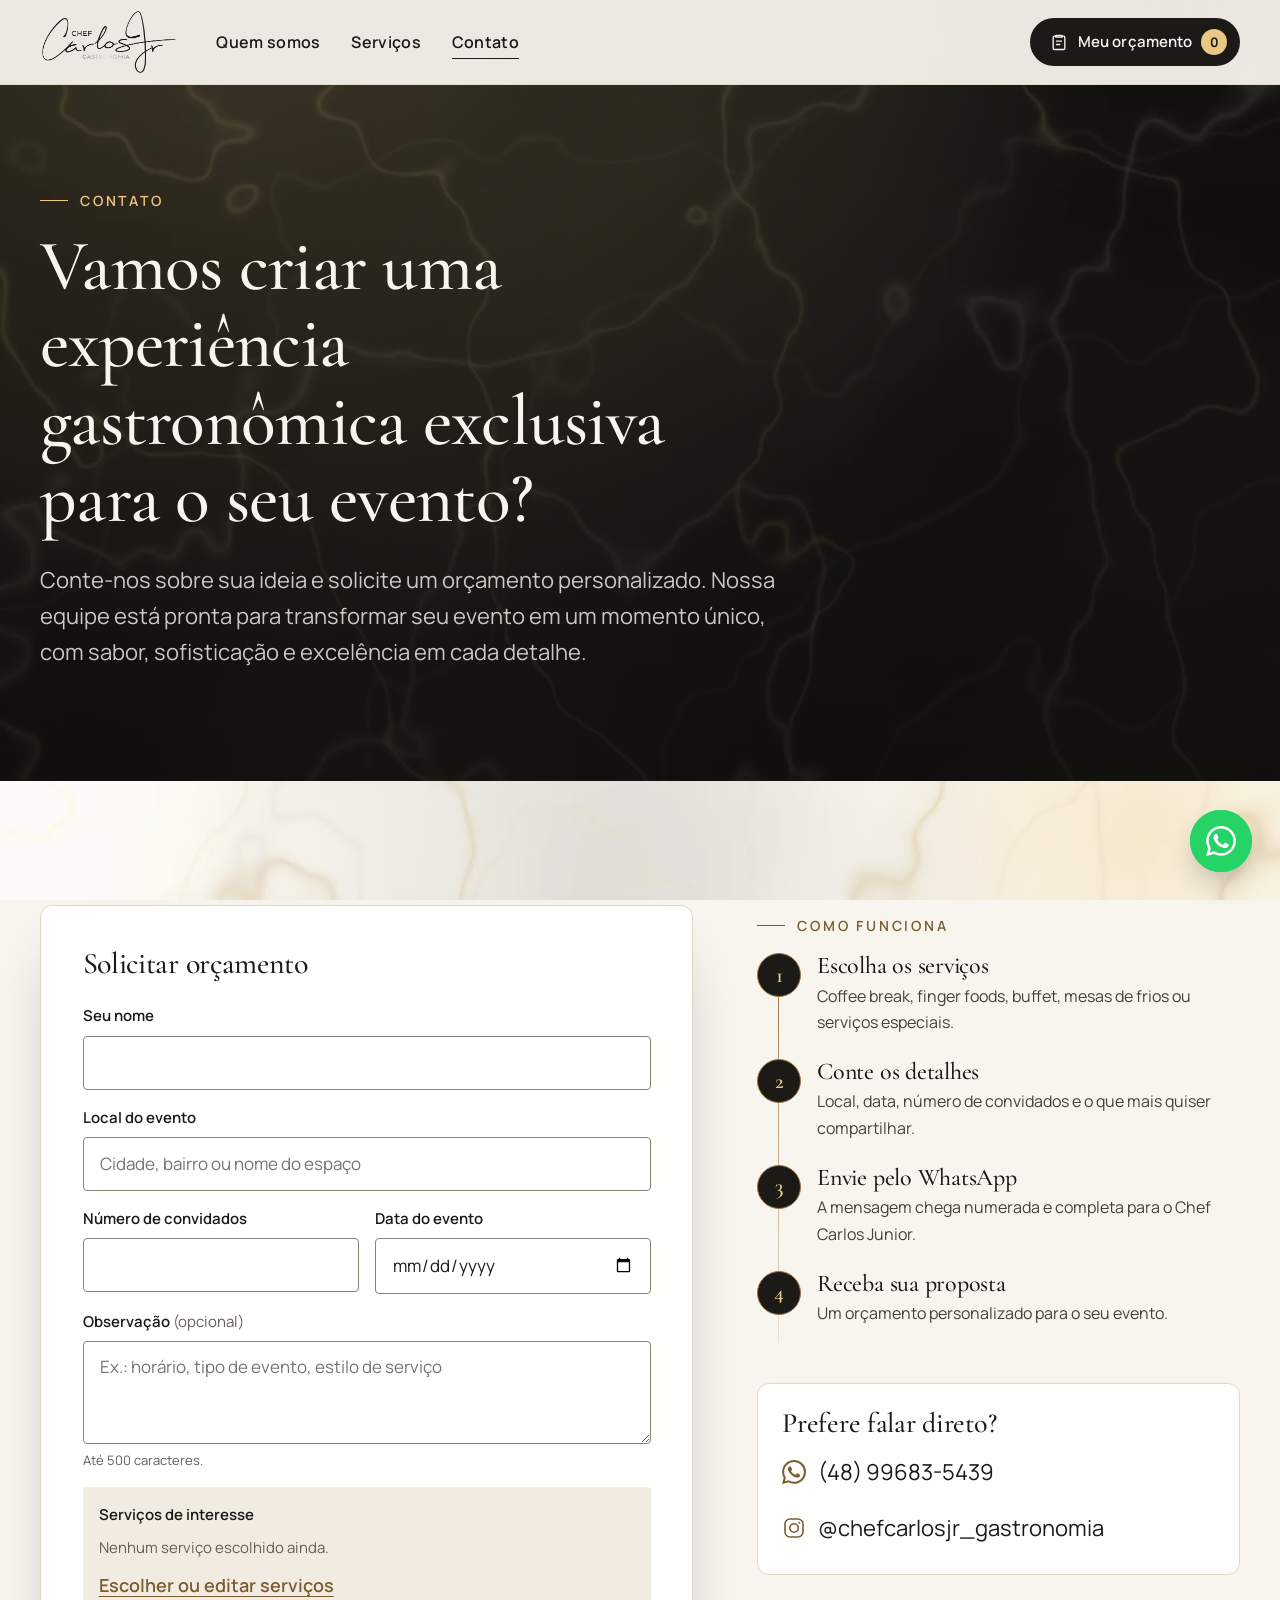
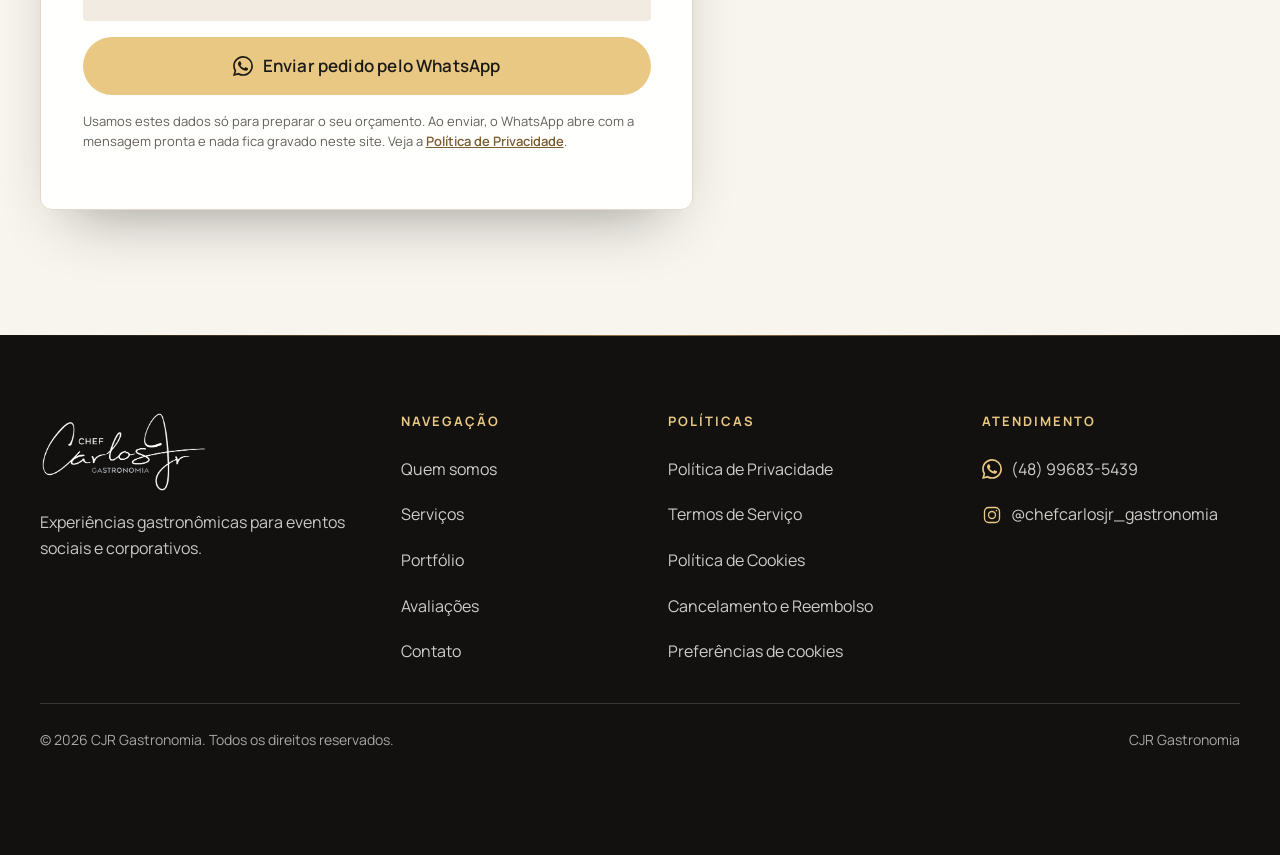
==== contato.html @ a6184d4a "feat: hero oficial, portfólio interativo, avaliações reais e conformidade LGPD - Hero em mármore pre" ====
<!doctype html>
<html lang="pt-BR" class="no-js">
<head>
  <meta charset="utf-8">
  <meta name="viewport" content="width=device-width, initial-scale=1">
  <title>Contato · CJR Gastronomia · Chef Carlos Jr</title>
  <meta name="description" content="Solicite um orçamento personalizado para o seu evento com a CJR Gastronomia. Informe local, data e número de convidados e envie pelo WhatsApp.">
  <meta name="theme-color" content="#1b1a17">
  <link rel="icon" href="assets/logo/favicon.svg" type="image/svg+xml">
  <meta property="og:type" content="website">
  <meta property="og:locale" content="pt_BR">
  <meta property="og:title" content="Contato · CJR Gastronomia">
  <meta property="og:image" content="assets/img/og-image.jpg">
  <script>
    document.documentElement.classList.replace('no-js', 'js');
    // Abertura com o logo: só na primeira página da visita.
    try { if (sessionStorage.getItem('cjr-intro')) document.documentElement.classList.add('intro-seen'); } catch (e) {}
    window.__introStart = Date.now();
    setTimeout(function () { var i = document.getElementById('intro'); if (i) i.classList.add('is-done'); }, 4500);
    setTimeout(function () { if (!(window.ChefSite && window.ChefSite.ready)) document.documentElement.classList.add('reveal-off'); }, 3000);
  </script>
  <link rel="preload" as="font" type="font/woff2" href="assets/fonts/manrope-normal-400_700.woff2" crossorigin>
  <link rel="stylesheet" href="assets/css/fonts.css">
  <link rel="stylesheet" href="assets/css/base.css">
  <link rel="stylesheet" href="assets/css/layout.css">
  <link rel="stylesheet" href="assets/css/components.css">
  <link rel="stylesheet" href="assets/css/home.css">
  <link rel="stylesheet" href="assets/css/pages.css">
  <script src="assets/js/config.js" defer></script>
  <script src="assets/js/consent.js" defer></script>
  <script src="assets/js/whatsapp.js" defer></script>
  <script src="assets/js/leadform.js" defer></script>
  <script src="assets/js/quote.js" defer></script>
  <script src="assets/js/carousel.js" defer></script>
  <script src="assets/js/lightbox.js" defer></script>
  <script src="assets/js/portfolio.js" defer></script>
  <script src="assets/js/reviews.js" defer></script>
  <script src="assets/js/effects.js" defer></script>
  <script src="assets/js/main.js" defer></script>
</head>
<body>
  <div class="intro" id="intro" aria-hidden="true">
    <img class="intro__logo" src="assets/logo/logo-claro-hd.png" alt="" width="1448" height="700">
    <span class="intro__line"></span>
  </div>
  <svg class="sprite" aria-hidden="true" focusable="false">
    <symbol id="i-whatsapp" viewBox="0 0 24 24"><path fill="currentColor" d="M17.47 14.38c-.3-.15-1.76-.87-2.03-.97-.27-.1-.47-.15-.67.15-.2.3-.77.97-.94 1.16-.17.2-.35.22-.64.08-.3-.15-1.26-.47-2.39-1.48-.88-.79-1.48-1.76-1.65-2.06-.17-.3-.02-.46.13-.6.13-.14.3-.35.45-.52.15-.18.2-.3.3-.5.1-.2.05-.37-.03-.52-.07-.15-.67-1.61-.92-2.2-.24-.58-.49-.5-.67-.51h-.57c-.2 0-.52.07-.8.37-.27.3-1.04 1.02-1.04 2.48s1.07 2.88 1.21 3.07c.15.2 2.1 3.2 5.08 4.49.71.3 1.26.49 1.7.63.71.22 1.36.19 1.87.12.57-.09 1.760-.72 2-1.42.25-.7.25-1.29.18-1.41-.08-.13-.27-.2-.57-.35m-5.42 7.4h-.01a9.870 9.87 0 0 1-5.03-1.38l-.36-.21-3.74.98 1-3.65-.24-.37a9.86 9.86 0 0 1-1.51-5.26c0-5.45 4.44-9.88 9.89-9.88 2.64 0 5.12 1.03 6.99 2.9a9.83 9.83 0 0 1 2.89 6.99c0 5.45-4.44 9.88-9.88 9.88m8.41-18.3A11.82 11.82 0 0 0 12.05 0C5.5 0 .16 5.34.16 11.89c0 2.1.55 4.14 1.59 5.95L.06 24l6.3-1.65a11.88 11.88 0 0 0 5.69 1.45h.01c6.55 0 11.89-5.34 11.89-11.89a11.82 11.82 0 0 0-3.48-8.41Z"/></symbol>
    <symbol id="i-instagram" viewBox="0 0 24 24" fill="none" stroke="currentColor" stroke-width="1.6"><rect x="3" y="3" width="18" height="18" rx="5"/><circle cx="12" cy="12" r="4.2"/><circle cx="17.3" cy="6.7" r="1" fill="currentColor" stroke="none"/></symbol>
    <symbol id="i-list" viewBox="0 0 24 24" fill="none" stroke="currentColor" stroke-width="1.6" stroke-linecap="round" stroke-linejoin="round"><path d="M9 4h6a1 1 0 0 1 1 1v1H8V5a1 1 0 0 1 1-1Z"/><path d="M8 5H6.5A1.5 1.5 0 0 0 5 6.5v13A1.5 1.5 0 0 0 6.5 21h11a1.5 1.5 0 0 0 1.5-1.5v-13A1.5 1.5 0 0 0 17.5 5H16"/><path d="M9 11h6M9 15h4"/></symbol>
    <symbol id="i-arrow-left" viewBox="0 0 24 24" fill="none" stroke="currentColor" stroke-width="1.6" stroke-linecap="round" stroke-linejoin="round"><path d="M19 12H5M11 6l-6 6 6 6"/></symbol>
    <symbol id="i-arrow-right" viewBox="0 0 24 24" fill="none" stroke="currentColor" stroke-width="1.6" stroke-linecap="round" stroke-linejoin="round"><path d="M5 12h14M13 6l6 6-6 6"/></symbol>
    <symbol id="i-close" viewBox="0 0 24 24" fill="none" stroke="currentColor" stroke-width="1.6" stroke-linecap="round"><path d="M6 6l12 12M18 6L6 18"/></symbol>
    <symbol id="i-plus" viewBox="0 0 24 24" fill="none" stroke="currentColor" stroke-width="1.8" stroke-linecap="round"><path d="M12 5v14M5 12h14"/></symbol>
  </svg>

  <a class="skip-link" href="#conteudo">Pular para o conteúdo</a>
  <div class="ambient" aria-hidden="true"><span></span><span></span><span></span></div>
  <div class="cursor-glow" aria-hidden="true"></div>

  <header class="site-header is-solid" data-header data-header-solid>
    <div class="container site-header__inner">
      <div class="site-header__left">
        <a class="brand" href="index.html" aria-label="CJR Gastronomia, página inicial">
          <img class="brand__logo brand__logo--light" src="assets/logo/logo-claro.png" alt="" width="520" height="251">
          <img class="brand__logo brand__logo--dark" src="assets/logo/logo-escuro.png" alt="" width="520" height="251">
        </a>
        <nav class="main-nav" id="main-nav" aria-label="Menu principal">
          <ul class="main-nav__list" role="list">
            <li><a href="index.html#quem-somos">Quem somos</a></li>
            <li><a href="index.html#servicos">Serviços</a></li>
            <li><a href="contato.html" aria-current="page">Contato</a></li>
          </ul>
        </nav>
      </div>
      <div class="site-header__actions">
        <button class="btn btn--quote" type="button" data-quote-open aria-controls="quote-drawer" aria-expanded="false">
          <svg aria-hidden="true"><use href="#i-list"/></svg>
          <span class="btn--quote__label">Meu orçamento</span>
          <span class="quote-count" data-quote-count-badge><span data-quote-count>0</span><span class="sr-only" data-quote-count-label> serviços</span></span>
        </button>
        <button class="menu-toggle" type="button" aria-controls="main-nav" aria-expanded="false" data-menu-toggle>
          <span class="sr-only" data-menu-label>Abrir menu</span>
          <span class="menu-toggle__bars" aria-hidden="true"><span></span><span></span><span></span></span>
        </button>
      </div>
    </div>
  </header>

  <main id="conteudo">
    <section class="page-hero on-dark" aria-labelledby="page-title">
      <div class="container">
        <p class="eyebrow reveal">Contato</p>
        <h1 class="reveal" id="page-title" style="--delay: .1s">Vamos criar uma experiência gastronômica exclusiva para o seu evento?</h1>
        <p class="lead reveal" style="--delay: .2s">Conte-nos sobre sua ideia e solicite um orçamento personalizado. Nossa equipe está pronta para transformar seu evento em um momento único, com sabor, sofisticação e excelência em cada detalhe.</p>
      </div>
    </section>

    <section class="section contact-page" aria-label="Formulário de orçamento">
      <div class="container contact-page__grid">
        <div class="form-card reveal">
          <h2 class="form-card__title" id="form-contato-title">Solicitar orçamento</h2>
          <form id="form-contato" data-lead-form data-show-services data-cta="form-contato" aria-labelledby="form-contato-title"></form>
        </div>

        <div class="contact-aside">
          <div>
            <p class="eyebrow reveal">Como funciona</p>
            <ol class="steps" role="list">
              <li class="reveal"><div><h3>Escolha os serviços</h3><p>Coffee break, finger foods, buffet, mesas de frios ou serviços especiais.</p></div></li>
              <li class="reveal" style="--delay: .1s"><div><h3>Conte os detalhes</h3><p>Local, data, número de convidados e o que mais quiser compartilhar.</p></div></li>
              <li class="reveal" style="--delay: .2s"><div><h3>Envie pelo WhatsApp</h3><p>A mensagem chega numerada e completa para o Chef Carlos Junior.</p></div></li>
              <li class="reveal" style="--delay: .3s"><div><h3>Receba sua proposta</h3><p>Um orçamento personalizado para o seu evento.</p></div></li>
            </ol>
          </div>
          <div class="contact-card reveal">
            <h2>Prefere falar direto?</h2>
            <ul class="contact-list" role="list">
              <li><a href="https://wa.me/5548996835439" data-whatsapp data-cta="contato-direto"><svg aria-hidden="true"><use href="#i-whatsapp"/></svg>(48) 99683-5439</a></li>
              <li><a href="https://www.instagram.com/chefcarlosjr_gastronomia/" target="_blank" rel="noopener" data-instagram><svg aria-hidden="true"><use href="#i-instagram"/></svg>@chefcarlosjr_gastronomia</a></li>
            </ul>
          </div>
        </div>
      </div>
    </section>
  </main>

  <footer class="site-footer" id="rodape">
    <div class="container footer__top">
      <div class="footer__brand">
        <img src="assets/logo/logo-claro.png" alt="Chef Carlos Jr Gastronomia" width="520" height="251" loading="lazy">
        <p>Experiências gastronômicas para eventos sociais e corporativos.</p>
      </div>
      <nav aria-labelledby="footer-nav-title">
        <p class="footer__title" id="footer-nav-title">Navegação</p>
        <ul class="footer__list" role="list">
          <li><a href="index.html#quem-somos">Quem somos</a></li>
          <li><a href="index.html#servicos">Serviços</a></li>
          <li><a href="index.html#portfolio">Portfólio</a></li>
          <li><a href="index.html#avaliacoes">Avaliações</a></li>
          <li><a href="contato.html">Contato</a></li>
        </ul>
      </nav>
      <nav aria-labelledby="footer-legal-title">
        <p class="footer__title" id="footer-legal-title">Políticas</p>
        <ul class="footer__list" role="list">
          <li><a href="privacidade.html">Política de Privacidade</a></li>
          <li><a href="termos.html">Termos de Serviço</a></li>
          <li><a href="cookies.html">Política de Cookies</a></li>
          <li><a href="reembolso.html">Cancelamento e Reembolso</a></li>
          <li><button type="button" data-cookie-prefs>Preferências de cookies</button></li>
        </ul>
      </nav>
      <div>
        <p class="footer__title">Atendimento</p>
        <ul class="footer__list" role="list">
          <li><a href="https://wa.me/5548996835439" data-whatsapp data-cta="rodape"><svg aria-hidden="true"><use href="#i-whatsapp"/></svg>(48) 99683-5439</a></li>
          <li><a href="https://www.instagram.com/chefcarlosjr_gastronomia/" target="_blank" rel="noopener" data-instagram><svg aria-hidden="true"><use href="#i-instagram"/></svg>@chefcarlosjr_gastronomia</a></li>
        </ul>
      </div>
    </div>
    <div class="container footer__legal">
      <p>© <span data-year>2026</span> CJR Gastronomia. Todos os direitos reservados.</p>
      <p data-legal-line></p>
    </div>
  </footer>

  <aside aria-label="Atendimento pelo WhatsApp">

    <a class="wa-float" href="https://wa.me/5548996835439" data-whatsapp data-cta="flutuante-contato" aria-label="Fale com o Chef pelo WhatsApp">
      <span class="wa-float__label" aria-hidden="true">Fale com o Chef</span>
      <span class="wa-float__icon" aria-hidden="true"><svg><use href="#i-whatsapp"/></svg></span>
    </a>

  </aside>
  <p class="sr-only" aria-live="polite" data-announcer></p>
</body>
</html>
---- assets/css/fonts.css ----
/* Fontes hospedadas localmente (sem requisição ao Google antes do consentimento). */

/* Cormorant Garamond italic 500 (latin) · SIL Open Font License */
@font-face {
  font-family: 'Cormorant Garamond';
  font-style: italic;
  font-weight: 500;
  font-display: swap;
  src: url(../fonts/cormorant-garamond-italic-500.woff2) format('woff2');
  unicode-range: U+0000-00FF, U+0131, U+0152-0153, U+02BB-02BC, U+02C6, U+02DA, U+02DC, U+0304, U+0308, U+0329, U+2000-206F, U+20AC, U+2122, U+2191, U+2193, U+2212, U+2215, U+FEFF, U+FFFD;
}

/* Cormorant Garamond normal 500 (latin) · SIL Open Font License */
@font-face {
  font-family: 'Cormorant Garamond';
  font-style: normal;
  font-weight: 500;
  font-display: swap;
  src: url(../fonts/cormorant-garamond-normal-500.woff2) format('woff2');
  unicode-range: U+0000-00FF, U+0131, U+0152-0153, U+02BB-02BC, U+02C6, U+02DA, U+02DC, U+0304, U+0308, U+0329, U+2000-206F, U+20AC, U+2122, U+2191, U+2193, U+2212, U+2215, U+FEFF, U+FFFD;
}

/* Cormorant Garamond normal 600 (latin) · SIL Open Font License */
@font-face {
  font-family: 'Cormorant Garamond';
  font-style: normal;
  font-weight: 600;
  font-display: swap;
  src: url(../fonts/cormorant-garamond-normal-600.woff2) format('woff2');
  unicode-range: U+0000-00FF, U+0131, U+0152-0153, U+02BB-02BC, U+02C6, U+02DA, U+02DC, U+0304, U+0308, U+0329, U+2000-206F, U+20AC, U+2122, U+2191, U+2193, U+2212, U+2215, U+FEFF, U+FFFD;
}

/* Great Vibes normal 400 (latin) · SIL Open Font License */
@font-face {
  font-family: 'Great Vibes';
  font-style: normal;
  font-weight: 400;
  font-display: swap;
  src: url(../fonts/great-vibes-normal-400.woff2) format('woff2');
  unicode-range: U+0000-00FF, U+0131, U+0152-0153, U+02BB-02BC, U+02C6, U+02DA, U+02DC, U+0304, U+0308, U+0329, U+2000-206F, U+20AC, U+2122, U+2191, U+2193, U+2212, U+2215, U+FEFF, U+FFFD;
}

/* Manrope normal 400 700 (latin) · SIL Open Font License */
@font-face {
  font-family: 'Manrope';
  font-style: normal;
  font-weight: 400 700;
  font-display: swap;
  src: url(../fonts/manrope-normal-400_700.woff2) format('woff2');
  unicode-range: U+0000-00FF, U+0131, U+0152-0153, U+02BB-02BC, U+02C6, U+02DA, U+02DC, U+0304, U+0308, U+0329, U+2000-206F, U+20AC, U+2122, U+2191, U+2193, U+2212, U+2215, U+FEFF, U+FFFD;
}
---- assets/css/base.css ----
/* =========================================================
   CJR Gastronomia · Base: tokens, reset, tipografia, botões,
   fundo de mármore, camada ambiente e animações.
   ========================================================= */

:root {
  /* Cores */
  --c-ink: #1b1a17;
  --c-ink-soft: #2a2723;
  --c-ink-line: rgba(248, 246, 242, 0.16);
  --c-paper: #f8f5ef;
  --c-sand: #efe8dc;
  --c-line: #e1d8ca;
  --c-field: #8a8378;
  --c-text: #45403a;
  --c-muted: #655f57;
  --c-on-dark: rgba(248, 246, 242, 0.8);
  --c-gold: #977443;
  --c-gold-deep: #7a5c30;
  --c-gold-soft: #e8c882;
  --c-gold-pale: #f3e3bf;
  --c-white: #ffffff;
  --c-whatsapp: #25d366;
  --c-error: #9e3027;
  --focus: var(--c-gold-deep);

  /* Tipografia */
  --f-display: "Cormorant Garamond", Georgia, "Times New Roman", serif;
  --f-body: "Manrope", system-ui, -apple-system, "Segoe UI", sans-serif;
  --f-script: "Great Vibes", "Brush Script MT", cursive;
  --fs-xs: 0.875rem;
  --fs-sm: 1rem;
  --fs-base: 1.125rem;
  --fs-lg: clamp(1.1875rem, 1.1rem + 0.35vw, 1.375rem);
  --fs-h3: clamp(1.5rem, 1.3rem + 0.8vw, 1.875rem);
  --fs-h2: clamp(2.25rem, 1.7rem + 2.4vw, 3.5rem);
  --fs-h1: clamp(2.5rem, 1.6rem + 3.6vw, 4.5rem);

  /* Espaçamento e forma */
  --space-1: 0.5rem;
  --space-2: 0.75rem;
  --space-3: 1rem;
  --space-4: 1.5rem;
  --space-5: 2rem;
  --space-6: 3rem;
  --section-y: clamp(4.5rem, 3rem + 6vw, 8.5rem);
  --container: 1240px;
  --gutter: clamp(1rem, 0.5rem + 3vw, 2.5rem);
  --header-h: 84px;
  --radius-sm: 4px;
  --radius: 12px;
  --radius-pill: 999px;
  --shadow: 0 30px 60px -30px rgba(27, 26, 23, 0.45);
  --shadow-soft: 0 18px 40px -24px rgba(27, 26, 23, 0.35);
  --shadow-float: 0 14px 34px -12px rgba(0, 0, 0, 0.45);
  --ease-out: cubic-bezier(0.22, 0.61, 0.36, 1);
  --dur: 0.9s;
}

/* ---------- Reset ---------- */
*, *::before, *::after { box-sizing: border-box; }
html { -webkit-text-size-adjust: 100%; }
@media (prefers-reduced-motion: no-preference) { html { scroll-behavior: smooth; } }

body {
  position: relative; margin: 0;
  font-family: var(--f-body); font-size: var(--fs-base); line-height: 1.65;
  color: var(--c-ink); background: var(--c-paper);
  -webkit-font-smoothing: antialiased; text-rendering: optimizeLegibility;
}
body.is-locked { overflow: hidden; padding-right: var(--scrollbar-w, 0px); }

img, video, canvas { display: block; max-width: 100%; height: auto; }
svg { flex: none; }
h1, h2, h3 { margin: 0; font-family: var(--f-display); font-weight: 500; line-height: 1.08; letter-spacing: -0.01em; }
p { margin: 0 0 1em; }
a { color: inherit; }
button, input, select, textarea { font: inherit; color: inherit; }
button { cursor: pointer; }
:focus-visible { outline: 3px solid var(--focus); outline-offset: 3px; }
[hidden] { display: none !important; }

.sprite { position: absolute; width: 0; height: 0; overflow: hidden; }
.sr-only {
  position: absolute; width: 1px; height: 1px; padding: 0; margin: -1px;
  overflow: hidden; clip: rect(0 0 0 0); white-space: nowrap; border: 0;
}
.skip-link {
  position: fixed; top: 0.75rem; left: 0.75rem; z-index: 200;
  padding: 0.75rem 1.25rem; border-radius: var(--radius-pill);
  background: var(--c-ink); color: var(--c-paper); font-weight: 600; text-decoration: none;
  transform: translateY(-180%); transition: transform 0.3s var(--ease-out);
}
.skip-link:focus { transform: none; }

.container { width: min(100% - (var(--gutter) * 2), var(--container)); margin-inline: auto; }
.section { position: relative; padding-block: var(--section-y); }
section[id], footer[id] { scroll-margin-top: calc(var(--header-h) - 1px); }

/* Superfícies escuras ajustam foco e texto */
.on-dark { --focus: var(--c-gold-soft); color: var(--c-paper); }

/* ---------- Fundo de mármore claro + camada ambiente ---------- */
body::before {
  content: ""; position: fixed; inset: 0; z-index: -3; pointer-events: none;
  background: url("../img/marmore-claro.webp") center / cover no-repeat;
  opacity: 0.6;
}
.ambient { position: fixed; inset: 0; z-index: -2; overflow: hidden; pointer-events: none; }
.ambient span {
  position: absolute; width: 46vmax; height: 46vmax; border-radius: 50%;
  background: radial-gradient(circle, rgba(232, 200, 130, 0.32) 0%, rgba(232, 200, 130, 0) 65%);
  animation: drift 38s ease-in-out infinite alternate;
}
.ambient span:nth-child(1) { top: -12vmax; left: -10vmax; }
.ambient span:nth-child(2) { bottom: -18vmax; right: -12vmax; animation-duration: 46s; animation-delay: -12s; }
.ambient span:nth-child(3) { top: 35%; left: 45%; width: 30vmax; height: 30vmax; opacity: 0.7; animation-duration: 52s; animation-delay: -25s; }
.cursor-glow {
  position: fixed; top: 0; left: 0; z-index: -1; width: 520px; height: 520px; margin: -260px 0 0 -260px;
  border-radius: 50%; pointer-events: none; opacity: 0;
  background: radial-gradient(circle, rgba(232, 200, 130, 0.28), rgba(232, 200, 130, 0) 60%);
  transform: translate3d(var(--gx, -999px), var(--gy, -999px), 0);
  transition: opacity 0.6s;
}
.cursor-glow.is-active { opacity: 1; }

/* Veios dourados que se desenham com a rolagem */
.vein { position: absolute; z-index: 0; pointer-events: none; width: min(60vw, 760px); height: auto; color: var(--c-gold); opacity: 0.5; }
.vein path { fill: none; stroke: currentColor; stroke-width: 1.2; stroke-linecap: round; stroke-dasharray: 1; stroke-dashoffset: calc(1 - var(--draw, 0)); }
.section > .container { position: relative; z-index: 1; }

/* ---------- Tipografia utilitária ---------- */
.eyebrow {
  display: inline-flex; align-items: center; gap: 0.75rem; margin-bottom: var(--space-3);
  font-size: var(--fs-xs); font-weight: 600; letter-spacing: 0.2em; text-transform: uppercase;
  color: var(--c-gold-deep);
}
.eyebrow::before { content: ""; width: 28px; height: 1px; background: currentColor; }
.on-dark .eyebrow { color: var(--c-gold-soft); }
.section-title { margin-bottom: var(--space-4); font-size: var(--fs-h2); }
.on-dark .section-title { color: var(--c-paper); }
.lead { font-size: var(--fs-lg); color: var(--c-text); }
.on-dark .lead { color: var(--c-on-dark); }
.script { font-family: var(--f-script); font-weight: 400; letter-spacing: 0; }

/* ---------- Botões ---------- */
.btn {
  display: inline-flex; align-items: center; justify-content: center; gap: 0.625rem;
  min-height: 52px; padding: 0.875rem 1.75rem;
  border: 1px solid transparent; border-radius: var(--radius-pill);
  font-size: var(--fs-sm); font-weight: 600; letter-spacing: 0.01em; line-height: 1.2; text-align: center; text-decoration: none;
  transition: background-color 0.3s, color 0.3s, border-color 0.3s, transform 0.3s var(--ease-out), box-shadow 0.3s;
}
.btn svg { width: 20px; height: 20px; }
.btn:hover { transform: translateY(-2px); }
.btn:active { transform: translateY(0); }
.btn--lg { min-height: 58px; padding-inline: 2rem; font-size: 1.0625rem; }
.btn--block { width: 100%; }
.btn--gold { background: var(--c-gold-soft); color: var(--c-ink); }
.btn--gold:hover { background: var(--c-gold-pale); box-shadow: 0 14px 30px -16px rgba(232, 200, 130, 0.9); }
.btn--dark { background: var(--c-ink); color: var(--c-paper); }
.btn--dark:hover { background: var(--c-ink-soft); }
.btn--outline { border-color: var(--c-ink); background: transparent; color: var(--c-ink); }
.btn--outline:hover { background: var(--c-ink); color: var(--c-paper); }
.btn--ghost-light { border-color: rgba(248, 246, 242, 0.55); background: rgba(27, 26, 23, 0.25); color: var(--c-paper); }
.btn--ghost-light:hover { background: var(--c-paper); border-color: var(--c-paper); color: var(--c-ink); }
.on-dark .btn--outline { border-color: rgba(248, 246, 242, 0.55); color: var(--c-paper); }
.on-dark .btn--outline:hover { background: var(--c-paper); color: var(--c-ink); }

.link-arrow { display: inline-flex; align-items: center; gap: 0.5rem; padding-block: 0.4rem; border-bottom: 1px solid currentColor; font-weight: 600; text-decoration: none; }
.link-arrow::after { content: "→"; transition: transform 0.3s var(--ease-out); }
.link-arrow:hover::after { transform: translateX(5px); }
.on-dark .link-arrow { color: var(--c-gold-soft); }

.icon-btn {
  display: inline-grid; place-items: center; width: 52px; height: 52px; padding: 0; flex: none;
  border: 1px solid var(--c-line); border-radius: 50%; background: rgba(255, 255, 255, 0.6); color: var(--c-ink);
  transition: background-color 0.3s, color 0.3s, border-color 0.3s, opacity 0.3s;
}
.icon-btn svg { width: 22px; height: 22px; }
.icon-btn:hover:not([aria-disabled="true"]) { background: var(--c-ink); border-color: var(--c-ink); color: var(--c-paper); }
.icon-btn[aria-disabled="true"] { opacity: 0.35; cursor: default; }
.on-dark .icon-btn { border-color: rgba(248, 246, 242, 0.35); background: transparent; color: var(--c-paper); }
.on-dark .icon-btn:hover:not([aria-disabled="true"]) { background: var(--c-paper); border-color: var(--c-paper); color: var(--c-ink); }

.text-btn { padding: 0.25rem 0; border: 0; background: none; color: var(--c-gold-deep); font-weight: 600; text-decoration: underline; text-underline-offset: 4px; }
.text-btn:hover { color: var(--c-ink); }
.on-dark .text-btn { color: var(--c-gold-soft); }

.chips { display: flex; flex-wrap: wrap; gap: 0.4rem; margin: 0; padding: 0; list-style: none; }
.chip { padding: 0.3rem 0.8rem; border: 1px solid var(--c-line); border-radius: var(--radius-pill); background: var(--c-paper); color: var(--c-ink); font-size: 0.875rem; }

/* ---------- Animações de entrada ---------- */
.js .reveal {
  opacity: 0; transform: translate3d(0, 28px, 0);
  transition: opacity var(--dur) var(--ease-out), transform var(--dur) var(--ease-out);
  transition-delay: var(--delay, 0s);
}
.js .reveal.is-visible, .reveal-off .reveal { opacity: 1 !important; transform: none !important; }

@keyframes drift { from { transform: translate3d(0, 0, 0) scale(1); } to { transform: translate3d(8vw, 6vh, 0) scale(1.15); } }
@keyframes fade-in { from { opacity: 0; } }
@keyframes rise-in { from { opacity: 0; transform: translate3d(0, 24px, 0); } }
@keyframes bump { 40% { transform: scale(1.35); } }
@keyframes item-in { from { opacity: 0; transform: translateX(16px); } }
@keyframes photo-in { from { opacity: 0; transform: scale(0.98); } }
@keyframes pulse { from { opacity: 0.8; transform: scale(1); } to { opacity: 0; transform: scale(1.6); } }
@keyframes scroll-line { from { transform: translateY(-100%); } to { transform: translateY(100%); } }

@media (prefers-reduced-motion: reduce) {
  .js .reveal { opacity: 1; transform: none; transition: none; }
  .ambient, .cursor-glow { display: none; }
  .vein path { stroke-dashoffset: 0; }
  *, *::before, *::after { animation-duration: 0.01ms !important; animation-iteration-count: 1 !important; transition-duration: 0.01ms !important; scroll-behavior: auto !important; }
}
---- assets/css/layout.css ----
/* =========================================================
   Layout: cabeçalho, menu, rodapé padrão, topo das páginas
   internas e WhatsApp flutuante.
   ========================================================= */

/* ---------- Cabeçalho ---------- */
.site-header {
  position: fixed; inset: 0 0 auto; z-index: 50; height: var(--header-h);
  color: var(--c-paper); --focus: var(--c-gold-soft);
  transition: background-color 0.4s, box-shadow 0.4s, color 0.4s;
}
.site-header::before {
  content: ""; position: absolute; inset: 0 0 -40px; pointer-events: none;
  background: linear-gradient(rgba(14, 13, 11, 0.65), transparent);
  transition: opacity 0.4s;
}
.site-header.is-solid, .site-header.is-menu-open {
  background: rgba(248, 245, 239, 0.94);
  -webkit-backdrop-filter: blur(14px); backdrop-filter: blur(14px);
  box-shadow: 0 1px 0 var(--c-line); color: var(--c-ink); --focus: var(--c-gold-deep);
}
.site-header.is-solid::before, .site-header.is-menu-open::before { opacity: 0; }

.site-header__inner { position: relative; display: flex; align-items: center; justify-content: space-between; gap: var(--space-4); height: 100%; }
.site-header__left { display: flex; align-items: center; gap: clamp(1.5rem, 3vw, 3rem); min-width: 0; }

.brand { position: relative; display: block; flex: none; width: 138px; }
.brand__logo { width: 100%; height: auto; transition: opacity 0.4s; }
.brand__logo--dark { position: absolute; inset: 0; opacity: 0; }
.is-solid .brand__logo--light, .is-menu-open .brand__logo--light { opacity: 0; }
.is-solid .brand__logo--dark, .is-menu-open .brand__logo--dark { opacity: 1; }

.main-nav__list { display: flex; align-items: center; gap: clamp(1.25rem, 2.4vw, 2.5rem); margin: 0; padding: 0; list-style: none; }
.main-nav a { position: relative; padding-block: 0.5rem; font-size: 1rem; font-weight: 600; letter-spacing: 0.02em; text-decoration: none; }
.main-nav a::after {
  content: ""; position: absolute; left: 0; right: 0; bottom: 0.15rem; height: 1px;
  background: currentColor; transform: scaleX(0); transform-origin: left; transition: transform 0.35s var(--ease-out);
}
.main-nav a:hover::after, .main-nav a[aria-current="page"]::after, .main-nav a[aria-current="true"]::after { transform: scaleX(1); }

.site-header__actions { display: flex; align-items: center; gap: 0.5rem; }
.btn--quote { min-height: 48px; padding: 0.5rem 0.75rem 0.5rem 1.1rem; gap: 0.55rem; background: var(--c-paper); color: var(--c-ink); font-size: 0.9375rem; }
.btn--quote:hover { background: var(--c-white); }
.is-solid .btn--quote, .is-menu-open .btn--quote { background: var(--c-ink); color: var(--c-paper); }
.quote-count {
  display: inline-grid; place-items: center; min-width: 1.6rem; height: 1.6rem; padding: 0 0.45rem;
  border-radius: var(--radius-pill); background: var(--c-gold-soft); color: var(--c-ink);
  font-size: 0.8125rem; font-weight: 700; line-height: 1;
}
.quote-count.is-bump { animation: bump 0.5s var(--ease-out); }
.menu-toggle { display: none; }

/* ---------- Topo das páginas internas ---------- */
.page-hero {
  position: relative; isolation: isolate; overflow: hidden;
  padding: calc(var(--header-h) + clamp(3rem, 8vw, 6rem)) 0 clamp(3rem, 7vw, 5.5rem);
  background: var(--c-ink) url("../img/marmore-escuro.webp") center / cover;
  color: var(--c-paper);
}
.page-hero::after {
  content: ""; position: absolute; inset: 0; z-index: -1;
  background: radial-gradient(ellipse at 20% 0%, rgba(232, 200, 130, 0.18), transparent 60%), linear-gradient(180deg, rgba(14, 13, 11, 0.35), rgba(14, 13, 11, 0.7));
}
.page-hero h1 { max-width: 20ch; font-size: var(--fs-h1); }
.page-hero .lead { max-width: 58ch; margin-top: var(--space-4); }
.page-hero__meta { display: flex; flex-wrap: wrap; gap: 0.5rem 1.5rem; margin-top: var(--space-4); font-size: var(--fs-xs); color: var(--c-on-dark); }

/* ---------- Rodapé padrão ---------- */
.site-footer { position: relative; background: #121110; color: var(--c-paper); --focus: var(--c-gold-soft); }
.site-footer::before { content: ""; position: absolute; top: 0; left: 0; right: 0; height: 1px; background: linear-gradient(90deg, transparent, var(--c-gold), transparent); }
.footer__top { display: grid; gap: var(--space-5); padding-block: clamp(3.5rem, 6vw, 5rem) var(--space-5); }
.footer__brand img { width: 168px; margin-bottom: var(--space-3); }
.footer__brand p { max-width: 32ch; color: var(--c-on-dark); font-size: var(--fs-sm); }
.footer__title { margin-bottom: var(--space-3); font-family: var(--f-body); font-size: 0.8125rem; font-weight: 700; letter-spacing: 0.16em; text-transform: uppercase; color: var(--c-gold-soft); }
.footer__list { display: grid; gap: 0.35rem; margin: 0; padding: 0; list-style: none; }
.footer__list a, .footer__list button {
  display: inline-flex; align-items: center; gap: 0.6rem; min-height: 40px; padding: 0; border: 0; background: none;
  color: rgba(248, 246, 242, 0.82); font-size: var(--fs-sm); text-align: left; text-decoration: none;
}
.footer__list a:hover, .footer__list button:hover { color: var(--c-paper); text-decoration: underline; text-underline-offset: 4px; }
.footer__list svg { width: 20px; height: 20px; color: var(--c-gold-soft); }
.footer__legal {
  display: flex; flex-wrap: wrap; justify-content: space-between; gap: 0.5rem var(--space-4);
  padding-block: var(--space-4) calc(var(--space-4) + 5rem);
  border-top: 1px solid var(--c-ink-line); font-size: var(--fs-xs); color: rgba(248, 246, 242, 0.66);
}
.footer__legal p { margin: 0; }

/* ---------- WhatsApp flutuante ---------- */
.wa-float {
  position: fixed; right: clamp(1rem, 2.5vw, 1.75rem); bottom: clamp(1rem, 2.5vw, 1.75rem); z-index: 60;
  display: flex; align-items: center; gap: 0.6rem; text-decoration: none; --focus: var(--c-gold-deep);
  transition: opacity 0.3s, transform 0.3s var(--ease-out);
}
.wa-float__label {
  padding: 0.6rem 1rem; border-radius: var(--radius-pill); background: var(--c-ink); color: var(--c-paper);
  font-size: 0.9375rem; font-weight: 600; box-shadow: var(--shadow-float);
  opacity: 0; transform: translateX(8px); transition: opacity 0.3s, transform 0.3s var(--ease-out);
}
.wa-float__icon {
  position: relative; display: grid; place-items: center; width: 62px; height: 62px;
  border-radius: 50%; background: var(--c-whatsapp); color: var(--c-white); box-shadow: var(--shadow-float);
}
.wa-float__icon svg { width: 30px; height: 30px; }
.wa-float__icon::before { content: ""; position: absolute; inset: 0; border: 2px solid var(--c-whatsapp); border-radius: 50%; animation: pulse 2.6s var(--ease-out) 1.5s 3; }
.wa-float:hover { transform: translateY(-2px); }
.wa-float:hover .wa-float__label, .wa-float:focus-visible .wa-float__label { opacity: 1; transform: none; }
body.is-locked .wa-float { opacity: 0; pointer-events: none; }

/* ---------- Voltar ao topo (páginas longas) ---------- */
.to-top {
  position: fixed; left: clamp(1rem, 2.5vw, 1.75rem); bottom: clamp(1rem, 2.5vw, 1.75rem); z-index: 55;
  opacity: 0; pointer-events: none; transform: translateY(10px); transition: opacity 0.3s, transform 0.3s var(--ease-out);
  box-shadow: var(--shadow-soft);
}
.to-top.is-visible { opacity: 1; pointer-events: auto; transform: none; }
.to-top svg { transform: rotate(90deg); }

/* ---------- Responsivo ---------- */
@media (min-width: 720px) {
  .footer__top { grid-template-columns: 1.3fr 1fr 1fr; }
}
@media (min-width: 1100px) {
  .footer__top { grid-template-columns: 1.4fr 1fr 1.2fr 1.1fr; }
}

@media (max-width: 960px) {
  :root { --header-h: 72px; }
  .brand { width: 118px; }
  .menu-toggle {
    display: inline-grid; place-items: center; width: 48px; height: 48px; padding: 0;
    border: 0; border-radius: 50%; background: transparent; color: inherit;
  }
  .menu-toggle__bars { position: relative; display: block; width: 24px; height: 14px; }
  .menu-toggle__bars span { position: absolute; left: 0; width: 100%; height: 1.5px; background: currentColor; transition: transform 0.35s var(--ease-out), opacity 0.2s; }
  .menu-toggle__bars span:nth-child(1) { top: 0; }
  .menu-toggle__bars span:nth-child(2) { top: 6px; }
  .menu-toggle__bars span:nth-child(3) { top: 12px; }
  .is-menu-open .menu-toggle__bars span:nth-child(1) { transform: translateY(6px) rotate(45deg); }
  .is-menu-open .menu-toggle__bars span:nth-child(2) { opacity: 0; }
  .is-menu-open .menu-toggle__bars span:nth-child(3) { transform: translateY(-6px) rotate(-45deg); }

  .main-nav {
    position: fixed; inset: var(--header-h) 0 auto; padding: var(--space-3) var(--gutter) var(--space-6);
    background: var(--c-paper); color: var(--c-ink); box-shadow: 0 30px 40px -30px rgba(0, 0, 0, 0.35);
    opacity: 0; visibility: hidden; transform: translateY(-10px);
    transition: opacity 0.35s, transform 0.35s var(--ease-out), visibility 0s linear 0.35s;
  }
  /* Ao abrir, a visibilidade muda na hora (permite focar o primeiro link); ao fechar, espera a animação. */
  .is-menu-open .main-nav { opacity: 1; visibility: visible; transform: none; transition: opacity 0.35s, transform 0.35s var(--ease-out), visibility 0s; }
  .main-nav__list { flex-direction: column; align-items: stretch; gap: 0; }
  .main-nav a { display: block; padding-block: 1rem; border-bottom: 1px solid var(--c-line); font-family: var(--f-display); font-size: 1.875rem; font-weight: 500; }
  .main-nav a::after { display: none; }
}
@media (max-width: 700px) {
  .wa-float__label { display: none; }
}
@media (max-width: 480px) {
  .btn--quote { padding: 0.5rem 0.6rem 0.5rem 0.8rem; }
  .btn--quote__label { position: absolute; width: 1px; height: 1px; overflow: hidden; clip: rect(0 0 0 0); white-space: nowrap; }
}

/* ---------- Abertura (intro) com o logo: só na primeira página da visita ---------- */
.intro {
  position: fixed; inset: 0; z-index: 400; display: grid; place-content: center; justify-items: center; gap: 1.5rem;
  background: #0d0c0b url("../img/marmore-escuro.webp") center / cover;
  transition: opacity 0.9s var(--ease-out), visibility 0.9s;
}
.intro.is-done { opacity: 0; visibility: hidden; pointer-events: none; }
.intro-seen .intro { display: none; }
.intro__logo {
  width: min(72vw, 460px); height: auto; filter: drop-shadow(0 8px 30px rgba(0, 0, 0, 0.6));
  -webkit-mask-image: linear-gradient(90deg, #000 33%, transparent 66%); mask-image: linear-gradient(90deg, #000 33%, transparent 66%);
  -webkit-mask-size: 300% 100%; mask-size: 300% 100%; -webkit-mask-position: 100% 0; mask-position: 100% 0;
  animation: intro-write 1.7s var(--ease-out) 0.15s forwards;
}
.intro__line { width: min(46vw, 220px); height: 1px; background: linear-gradient(90deg, transparent, var(--c-gold-soft), transparent); transform: scaleX(0); animation: intro-line 1.3s ease 0.6s forwards; }
@keyframes intro-write { to { -webkit-mask-position: 0 0; mask-position: 0 0; } }
@keyframes intro-line { to { transform: scaleX(1); } }
@media (prefers-reduced-motion: reduce) { .intro { display: none; } }
---- assets/css/components.css ----
/* =========================================================
   Componentes: formulário de orçamento, gaveta "Meu orçamento",
   galeria (lightbox), carrossel e consentimento de cookies.
   ========================================================= */

/* ---------- Formulário de orçamento (gaveta, início e Contato) ---------- */
.lead-form__grid { display: grid; gap: 0 var(--space-3); }
.field { display: flex; flex-direction: column; gap: 0.4rem; margin-bottom: var(--space-3); }
.field label { font-size: 0.9375rem; font-weight: 600; color: var(--c-ink); }
.field__optional { font-weight: 400; color: var(--c-muted); }
.field input, .field textarea {
  width: 100%; min-height: 54px; padding: 0.75rem 1rem;
  border: 1px solid var(--c-field); border-radius: var(--radius-sm); background: var(--c-white); color: var(--c-ink);
  font-size: 1.0625rem; transition: border-color 0.2s, box-shadow 0.2s;
}
.field textarea { min-height: 96px; resize: vertical; line-height: 1.5; }
.field input:focus, .field textarea:focus { outline: none; border-color: var(--c-gold-deep); box-shadow: 0 0 0 3px rgba(151, 116, 67, 0.35); }
.field [aria-invalid="true"] { border-color: var(--c-error); box-shadow: 0 0 0 1px var(--c-error); }
.field__hint { margin: 0; font-size: 0.8125rem; color: var(--c-muted); }
.field__error { margin: 0; font-size: var(--fs-xs); font-weight: 600; color: var(--c-error); }
.field__error:empty { display: none; }
.lead-form__services { margin: 0 0 var(--space-3); padding: var(--space-3); border-radius: var(--radius-sm); background: rgba(239, 232, 220, 0.85); }
.lead-form__services-label { margin-bottom: 0.5rem; font-size: 0.9375rem; font-weight: 600; color: var(--c-ink); }
.lead-form__services-empty { margin-bottom: 0.4rem; font-size: 0.9375rem; color: var(--c-muted); }
.lead-form__services .chips { margin-bottom: 0.6rem; }
.lead-form__privacy { margin: var(--space-3) 0 0; font-size: 0.8125rem; line-height: 1.55; color: var(--c-muted); }
.lead-form__privacy a { color: var(--c-gold-deep); font-weight: 600; }
.lead-form__status { margin: var(--space-3) 0 0; font-size: 0.9375rem; color: var(--c-ink); }
.lead-form__status:not(:empty) { padding: 0.75rem 1rem; border-radius: var(--radius-sm); background: rgba(232, 200, 130, 0.3); }
.lead-form__status a { font-weight: 700; }

/* ---------- Gaveta "Meu orçamento" ---------- */
.drawer-backdrop {
  position: fixed; inset: 0; z-index: 80;
  background: rgba(14, 13, 11, 0.55);
  opacity: 0; transition: opacity 0.4s;
}
.drawer-backdrop.is-open { opacity: 1; }
.drawer {
  position: fixed; top: 0; right: 0; bottom: 0; z-index: 90;
  display: flex; flex-direction: column; width: min(100%, 480px);
  background: var(--c-paper) url("../img/marmore-claro.webp") center / cover;
  box-shadow: -30px 0 60px -30px rgba(0, 0, 0, 0.45);
  transform: translateX(100%); transition: transform 0.45s var(--ease-out);
}
.drawer::before { content: ""; position: absolute; inset: 0; z-index: -1; background: rgba(248, 245, 239, 0.86); }
.drawer.is-open { transform: none; }
.drawer__head { display: flex; align-items: flex-start; justify-content: space-between; gap: var(--space-3); padding: var(--space-4) var(--space-5) var(--space-3); border-bottom: 1px solid var(--c-line); }
.drawer__head .eyebrow { margin-bottom: 0.15rem; }
.drawer__title { font-size: 2.125rem; }
.drawer__body { flex: 1; overflow-y: auto; overscroll-behavior: contain; padding: var(--space-4) var(--space-5); }
.drawer__step { display: flex; align-items: center; gap: 0.6rem; margin-bottom: var(--space-2); font-size: 0.8125rem; font-weight: 700; letter-spacing: 0.14em; text-transform: uppercase; color: var(--c-gold-deep); }
.drawer__step span { display: grid; place-items: center; width: 26px; height: 26px; border-radius: 50%; background: var(--c-ink); color: var(--c-gold-soft); font-size: 0.8125rem; letter-spacing: 0; }
.drawer__empty { margin-bottom: var(--space-3); color: var(--c-text); }
.drawer__list { display: grid; gap: var(--space-2); margin: 0 0 var(--space-3); padding: 0; list-style: none; }
.drawer__list:empty { display: none; }
.drawer-item {
  display: grid; grid-template-columns: 60px 1fr auto; align-items: center; gap: var(--space-3);
  padding: 0.45rem; border: 1px solid var(--c-line); border-radius: var(--radius); background: var(--c-white);
  animation: item-in 0.45s var(--ease-out);
}
.drawer-item img { width: 60px; height: 60px; object-fit: cover; border-radius: 8px; }
.drawer-item__name { margin: 0; font-family: var(--f-display); font-size: 1.3rem; line-height: 1.15; }
.drawer-item__num { display: block; font-family: var(--f-body); font-size: 0.75rem; font-weight: 700; letter-spacing: 0.12em; color: var(--c-gold-deep); }
.drawer-item__remove { min-height: 44px; padding: 0.5rem; border: 0; background: none; color: var(--c-muted); font-size: 0.875rem; text-decoration: underline; text-underline-offset: 3px; }
.drawer-item__remove:hover { color: var(--c-error); }
.drawer__suggest { margin-bottom: var(--space-4); border: 1px solid var(--c-line); border-radius: var(--radius); background: rgba(255, 255, 255, 0.7); }
.drawer__suggest summary { display: flex; align-items: center; justify-content: space-between; min-height: 52px; padding: 0 1rem; font-weight: 600; cursor: pointer; list-style: none; }
.drawer__suggest summary::-webkit-details-marker { display: none; }
.drawer__suggest summary::after { content: "+"; font-size: 1.4rem; color: var(--c-gold-deep); transition: transform 0.3s; }
.drawer__suggest[open] summary::after { transform: rotate(45deg); }
.suggest-list { margin: 0; padding: 0 1rem 0.5rem; list-style: none; }
.suggest-item { display: flex; align-items: center; justify-content: space-between; gap: var(--space-3); min-height: 52px; border-top: 1px solid var(--c-line); }
.drawer__foot { display: grid; gap: 0.6rem; padding: var(--space-3) var(--space-5) var(--space-4); border-top: 1px solid var(--c-line); background: rgba(248, 245, 239, 0.96); }
.drawer__foot .lead-form__privacy { margin: 0; text-align: center; }

/* ---------- Carrossel ---------- */
.carousel { --slide-w: clamp(17rem, 74vw, 23.5rem); --gap: clamp(1rem, 2vw, 1.75rem); --edge: max(var(--gutter), calc((100% - var(--container)) / 2)); }
.carousel__track {
  display: grid; grid-auto-flow: column; grid-auto-columns: var(--slide-w); gap: var(--gap);
  margin: 0; padding: 0.5rem var(--edge) 1.5rem; list-style: none;
  overflow-x: auto; overscroll-behavior-x: contain; scroll-snap-type: x mandatory; scroll-padding-inline: var(--edge);
  scrollbar-width: none; cursor: grab;
}
.carousel__track::-webkit-scrollbar { display: none; }
.carousel__track img { -webkit-user-drag: none; user-select: none; }
.carousel__track.is-dragging { scroll-snap-type: none; cursor: grabbing; user-select: none; }
.carousel__track.is-dragging * { pointer-events: none; }
.carousel__track > li { scroll-snap-align: start; }
.carousel__controls { display: flex; align-items: center; gap: var(--space-4); margin-top: var(--space-3); }
.carousel__progress { position: relative; flex: 1; height: 1px; overflow: hidden; background: currentColor; opacity: 0.85; }
.carousel__progress { background: rgba(127, 115, 100, 0.35); }
.on-dark .carousel__progress { background: rgba(248, 246, 242, 0.2); }
.carousel__progress span { position: absolute; inset: 0; background: var(--c-gold); transform: scaleX(0.17); transform-origin: left; transition: transform 0.45s var(--ease-out); }
.on-dark .carousel__progress span { background: var(--c-gold-soft); }
.carousel__count { margin: 0; font-family: var(--f-display); font-size: 1.375rem; font-variant-numeric: tabular-nums; }
.carousel__buttons { display: flex; gap: 0.5rem; }

/* ---------- Galeria (lightbox) ---------- */
.lightbox {
  width: 100%; max-width: 100%; height: 100%; max-height: 100%; margin: 0; padding: 0;
  border: 0; background: rgba(12, 11, 10, 0.97); color: var(--c-paper); --focus: var(--c-gold-soft);
}
.lightbox::backdrop { background: rgba(12, 11, 10, 0.9); }
.lightbox[open] { display: grid; grid-template-rows: auto minmax(0, 1fr) auto; animation: fade-in 0.35s ease; }
.lightbox__head { display: flex; align-items: center; justify-content: space-between; gap: var(--space-3); padding: var(--space-3) var(--gutter); }
.lightbox__title { font-size: clamp(1.5rem, 1.3rem + 0.8vw, 2rem); }
.lightbox__count { margin: 0; font-size: 0.9375rem; color: rgba(248, 246, 242, 0.75); font-variant-numeric: tabular-nums; }
.lightbox__stage { position: relative; display: grid; place-items: center; min-height: 0; padding: 0 var(--gutter); touch-action: pan-y; }
.lightbox__figure { display: flex; flex-direction: column; align-items: center; justify-content: center; height: 100%; min-height: 0; margin: 0; }
.lightbox__img { width: auto; max-width: min(100%, 1100px); max-height: calc(100vh - 240px); max-height: calc(100dvh - 240px); object-fit: contain; border-radius: var(--radius-sm); }
.lightbox__img.is-entering { animation: photo-in 0.5s var(--ease-out); }
.lightbox__caption { max-width: 60ch; margin-top: 0.75rem; font-size: 0.9375rem; text-align: center; color: rgba(248, 246, 242, 0.8); }
.lightbox__nav { position: absolute; top: 50%; background: rgba(20, 18, 16, 0.6); transform: translateY(-50%); }
.lightbox__nav--prev { left: var(--gutter); }
.lightbox__nav--next { right: var(--gutter); }
.lightbox__thumbs { display: flex; justify-content: center; gap: 0.4rem; margin: 0; padding: var(--space-2) var(--gutter); list-style: none; overflow-x: auto; scrollbar-width: none; }
.lightbox__thumbs button { flex: none; width: 54px; height: 54px; padding: 0; overflow: hidden; border: 2px solid transparent; border-radius: 6px; background: none; opacity: 0.55; transition: opacity 0.3s, border-color 0.3s; }
.lightbox__thumbs button[aria-current="true"] { border-color: var(--c-gold-soft); opacity: 1; }
.lightbox__thumbs img { width: 100%; height: 100%; object-fit: cover; }
.lightbox__foot { display: flex; justify-content: center; padding: var(--space-2) var(--gutter) var(--space-4); }

/* ---------- Consentimento de cookies ---------- */
.consent-banner {
  position: fixed; left: clamp(0.75rem, 2.5vw, 1.75rem); bottom: clamp(0.75rem, 2.5vw, 1.75rem); z-index: 120;
  width: min(100% - 1.5rem, 460px); padding: var(--space-4);
  border: 1px solid rgba(232, 200, 130, 0.35); border-radius: var(--radius);
  background: rgba(22, 21, 19, 0.97); color: var(--c-paper); box-shadow: var(--shadow-float); --focus: var(--c-gold-soft);
  animation: rise-in 0.6s var(--ease-out);
}
.consent-banner h2 { margin-bottom: 0.4rem; font-size: 1.5rem; }
.consent-banner p { font-size: 0.9375rem; color: var(--c-on-dark); }
.consent-banner a { color: var(--c-gold-soft); font-weight: 600; }
.consent-actions { display: flex; flex-wrap: wrap; gap: 0.5rem; }
.consent-actions .btn { flex: 1 1 auto; min-height: 46px; padding: 0.6rem 1rem; font-size: 0.9375rem; }
.consent-modal { width: min(100% - 2rem, 560px); padding: 0; border: 0; border-radius: var(--radius); background: var(--c-paper); color: var(--c-ink); box-shadow: var(--shadow); }
.consent-modal::backdrop { background: rgba(14, 13, 11, 0.6); }
.consent-modal__inner { padding: var(--space-5); }
.consent-modal h2 { margin-bottom: var(--space-2); font-size: 2rem; }
.consent-option { display: grid; grid-template-columns: 1fr auto; align-items: start; gap: var(--space-3); padding-block: var(--space-3); border-top: 1px solid var(--c-line); }
.consent-option h3 { margin-bottom: 0.25rem; font-family: var(--f-body); font-size: 1rem; font-weight: 700; }
.consent-option p { margin: 0; font-size: 0.9rem; color: var(--c-text); }
.switch { position: relative; display: inline-block; width: 52px; height: 30px; }
.switch input { position: absolute; inset: 0; width: 100%; height: 100%; margin: 0; opacity: 0; cursor: pointer; }
.switch span { position: absolute; inset: 0; border-radius: var(--radius-pill); background: #b9b0a3; transition: background-color 0.3s; pointer-events: none; }
.switch span::after { content: ""; position: absolute; top: 3px; left: 3px; width: 24px; height: 24px; border-radius: 50%; background: var(--c-white); transition: transform 0.3s var(--ease-out); }
.switch input:checked + span { background: var(--c-gold-deep); }
.switch input:checked + span::after { transform: translateX(22px); }
.switch input:disabled + span { opacity: 0.6; }
.switch input:focus-visible + span { outline: 3px solid var(--focus); outline-offset: 3px; }

@media (min-width: 560px) {
  .lead-form__grid { grid-template-columns: 1fr 1fr; }
  .lead-form__grid .field--full { grid-column: 1 / -1; }
}
@media (max-width: 480px) {
  .drawer__head, .drawer__body, .drawer__foot { padding-inline: var(--space-4); }
}

/* Gaveta ou galeria abertas: o banner de cookies não pode cobrir os botões delas */
body.is-locked .consent-banner { visibility: hidden; }
---- assets/css/home.css ----
/* =========================================================
   Página inicial: hero, quem somos, serviços, portfólio,
   avaliações e contato.
   ========================================================= */

/* ---------- Hero (mármore preto + logo) ---------- */
.hero {
  position: relative; isolation: isolate; overflow: hidden;
  display: grid; place-items: center; min-height: 100vh; min-height: 100svh;
  background: #0d0c0b; color: var(--c-paper); text-align: center; --focus: var(--c-gold-soft);
}
.hero__media {
  position: absolute; inset: -4%; z-index: -4;
  transform: translate3d(calc(var(--px, 0) * -18px), calc(var(--py, 0) * -12px + var(--scroll-y, 0px)), 0);
  transition: transform 0.6s var(--ease-out);
}
.hero__bg, .hero__video { position: absolute; inset: 0; width: 100%; height: 100%; object-fit: cover; object-position: 50% 24%; }
.hero__bg { animation: hero-zoom 32s ease-in-out infinite alternate; }
.hero__video { opacity: 0; transition: opacity 1.4s ease; }
.hero__video.is-playing { opacity: 1; }
.hero__vignette {
  position: absolute; inset: 0; z-index: -3; pointer-events: none;
  background:
    radial-gradient(ellipse 58% 42% at 50% 44%, rgba(8, 8, 7, 0.5), rgba(8, 8, 7, 0) 72%),
    linear-gradient(180deg, rgba(8, 8, 7, 0.6) 0%, rgba(8, 8, 7, 0) 24%, rgba(8, 8, 7, 0) 58%, rgba(8, 8, 7, 0.8) 100%);
}
.hero__spot {
  position: absolute; inset: 0; z-index: -2; pointer-events: none; mix-blend-mode: screen;
  background: radial-gradient(520px circle at var(--mx, 50%) var(--my, 42%), rgba(255, 232, 190, 0.14), transparent 62%);
}
.hero__dust { position: absolute; inset: 0; z-index: -1; width: 100%; height: 100%; pointer-events: none; }
.hero__content {
  display: flex; flex-direction: column; align-items: center; width: 100%;
  padding: calc(var(--header-h) + 1.5rem) var(--gutter) clamp(5rem, 12vh, 7.5rem);
  opacity: calc(1 - var(--hero-fade, 0));
  transform: translate3d(calc(var(--px, 0) * 8px), calc(var(--py, 0) * 6px), 0);
  transition: transform 0.6s var(--ease-out);
}
.hero__title { margin: 0; }
.hero__logo { position: relative; display: block; width: min(80vw, 720px); aspect-ratio: 1448 / 700; }
.hero__logo-img {
  width: 100%; height: auto; filter: drop-shadow(0 8px 28px rgba(0, 0, 0, 0.6));
  -webkit-mask-image: linear-gradient(90deg, #000 33%, transparent 66%); mask-image: linear-gradient(90deg, #000 33%, transparent 66%);
  -webkit-mask-size: 300% 100%; mask-size: 300% 100%;
  -webkit-mask-position: 100% 0; mask-position: 100% 0;
  animation: write-in 2.8s var(--ease-out) 0.25s forwards;
}
.hero__logo-shine {
  position: absolute; inset: 0; pointer-events: none;
  -webkit-mask: url("../logo/logo-claro-hd.png") center / 100% 100% no-repeat; mask: url("../logo/logo-claro-hd.png") center / 100% 100% no-repeat;
  background: linear-gradient(105deg, transparent 38%, rgba(240, 205, 130, 0.95) 47%, rgba(255, 244, 214, 1) 50%, rgba(240, 205, 130, 0.95) 53%, transparent 62%);
  background-size: 260% 100%; background-position: 160% 0;
  animation: shine 7.5s ease-in-out 3.2s infinite;
}
.hero__tagline {
  display: flex; align-items: center; gap: 1rem; margin: clamp(0.5rem, 2vw, 1.25rem) 0 var(--space-5);
  font-family: var(--f-display); font-size: clamp(1.25rem, 1rem + 1vw, 1.875rem); color: rgba(248, 246, 242, 0.92);
}
.hero__tagline::before, .hero__tagline::after { content: ""; width: clamp(24px, 5vw, 64px); height: 1px; background: var(--c-gold-soft); opacity: 0.8; }
.hero__actions { display: flex; flex-wrap: wrap; justify-content: center; gap: var(--space-3); }
.hero__scroll {
  position: absolute; left: 50%; bottom: 1.5rem; display: flex; flex-direction: column; align-items: center; gap: 0.6rem;
  font-size: 0.75rem; font-weight: 600; letter-spacing: 0.24em; text-transform: uppercase; text-decoration: none;
  color: rgba(248, 246, 242, 0.75); transform: translateX(-50%);
}
.hero__scroll span { position: relative; width: 1px; height: 46px; overflow: hidden; background: rgba(248, 246, 242, 0.25); }
.hero__scroll span::after { content: ""; position: absolute; inset: 0; background: var(--c-gold-soft); animation: scroll-line 2.4s var(--ease-out) infinite; }

@keyframes hero-zoom { from { transform: scale(1.02); } to { transform: scale(1.1); } }
@keyframes write-in { to { -webkit-mask-position: 0 0; mask-position: 0 0; } }
@keyframes shine { 0% { background-position: 160% 0; } 35%, 100% { background-position: -60% 0; } }

/* ---------- Quem somos ---------- */
.about .vein { top: 2rem; right: -4vw; }
.about__grid { display: grid; gap: var(--space-6); align-items: center; }
.about__media { position: relative; padding: 0 12% 16% 0; }
.about__portrait { margin: 0; overflow: hidden; border-radius: var(--radius); box-shadow: var(--shadow); aspect-ratio: 4 / 5; }
.about__portrait img { width: 100%; height: 100%; object-fit: cover; transition: transform 1.6s var(--ease-out); }
.about__portrait:hover img { transform: scale(1.04); }
.about__team { position: absolute; right: 0; bottom: 0; width: 54%; margin: 0; padding: 0.5rem; border-radius: var(--radius); background: var(--c-paper); box-shadow: var(--shadow); }
.about__team img { aspect-ratio: 3 / 2; object-fit: cover; border-radius: 8px; }
.about__team figcaption { display: flex; align-items: center; gap: 0.5rem; padding: 0.6rem 0.4rem 0.2rem; font-size: var(--fs-xs); color: var(--c-muted); }
.about__team figcaption::before { content: ""; width: 6px; height: 6px; border-radius: 50%; background: var(--c-gold); }
.about__badge {
  position: absolute; top: 6%; right: 2%; display: grid; place-items: center; width: clamp(104px, 12vw, 132px); aspect-ratio: 1;
  border: 1px solid rgba(232, 200, 130, 0.5); border-radius: 50%; background: var(--c-ink); color: var(--c-paper);
  text-align: center; box-shadow: var(--shadow); animation: float 6s ease-in-out infinite;
}
.about__badge strong { display: block; font-family: var(--f-display); font-size: clamp(2.1rem, 1.6rem + 1.4vw, 2.75rem); line-height: 1; color: var(--c-gold-soft); }
.about__badge span { display: block; max-width: 9ch; margin-top: 0.2rem; font-size: 0.72rem; font-weight: 600; letter-spacing: 0.06em; line-height: 1.3; }
.about__lead { font-family: var(--f-display); font-size: clamp(1.4rem, 1.2rem + 0.7vw, 1.75rem); line-height: 1.4; color: var(--c-ink); }
.about__text > p:not(.about__lead):not(.eyebrow):not(.signature) { color: var(--c-text); }
.stats { display: grid; gap: var(--space-2); grid-template-columns: repeat(auto-fit, minmax(150px, 1fr)); margin: var(--space-5) 0; padding: 0; list-style: none; }
.stats li { padding: 1rem 1.15rem; border: 1px solid var(--c-line); border-radius: var(--radius); background: rgba(255, 255, 255, 0.82); transition: transform 0.4s var(--ease-out), box-shadow 0.4s; }
.stats li:hover { transform: translateY(-4px); box-shadow: var(--shadow-soft); }
.stats strong { display: block; font-family: var(--f-display); font-size: 2.4rem; font-weight: 600; line-height: 1; color: var(--c-gold-deep); }
.stats span { display: block; margin-top: 0.35rem; font-size: 0.875rem; line-height: 1.4; color: var(--c-text); }
.signature { margin: 0; font-family: var(--f-script); font-size: clamp(2.75rem, 2rem + 2.4vw, 4rem); line-height: 1; color: var(--c-gold-deep); }

.company {
  position: relative; display: grid; gap: var(--space-5); margin-top: clamp(4rem, 8vw, 7rem); padding: clamp(2rem, 4vw, 3.5rem);
  overflow: hidden; border-radius: calc(var(--radius) + 6px);
  background: var(--c-ink) url("../img/marmore-escuro.webp") center / cover; color: var(--c-paper); box-shadow: var(--shadow);
}
.company::before { content: ""; position: absolute; inset: 12px; border: 1px solid rgba(232, 200, 130, 0.28); border-radius: var(--radius); pointer-events: none; }
.company h3 { margin-bottom: var(--space-3); font-size: var(--fs-h2); }
.company p { color: var(--c-on-dark); }
.company__specialties { display: flex; flex-wrap: wrap; gap: 0.5rem; margin: var(--space-4) 0 0; padding: 0; list-style: none; }
.company__specialties li { padding: 0.45rem 1rem; border: 1px solid rgba(232, 200, 130, 0.4); border-radius: var(--radius-pill); color: var(--c-gold-pale); font-size: 0.9375rem; }
.company__pillars { display: grid; grid-template-columns: 1fr 1fr; gap: var(--space-2); margin: 0; padding: 0; list-style: none; align-content: center; }
.company__pillars li { padding: 1.25rem; border: 1px solid var(--c-ink-line); border-radius: var(--radius); background: rgba(255, 255, 255, 0.04); transition: background-color 0.4s, border-color 0.4s; }
.company__pillars li:hover { background: rgba(232, 200, 130, 0.08); border-color: rgba(232, 200, 130, 0.45); }
.company__pillars strong { display: block; font-family: var(--f-display); font-size: 1.6rem; font-weight: 500; color: var(--c-gold-soft); }
.company__pillars span { font-size: 0.9rem; color: var(--c-on-dark); }

/* ---------- Serviços ---------- */
.services { overflow: hidden; background: #161513 url("../img/marmore-escuro.webp") center / cover; }
.services__head { display: grid; gap: var(--space-3) var(--space-6); align-items: end; margin-bottom: var(--space-6); }
.services__head .section-title { margin-bottom: 0; }
.services__intro { margin: 0; color: var(--c-on-dark); }
.service-card { display: flex; flex-direction: column; }
.service-card__media { position: relative; display: block; width: 100%; padding: 0; overflow: hidden; border: 0; border-radius: var(--radius); background: var(--c-ink-soft); aspect-ratio: 4 / 5; cursor: zoom-in; }
.service-card__media img { width: 100%; height: 100%; object-fit: cover; transition: transform 1.4s var(--ease-out); }
.service-card__media::after { content: ""; position: absolute; inset: 55% 0 0; background: linear-gradient(transparent, rgba(20, 18, 16, 0.6)); }
.service-card__media:hover img, .service-card__media:focus-visible img { transform: scale(1.06); }
.service-card__chip { position: absolute; left: 0.875rem; bottom: 0.875rem; z-index: 1; display: inline-flex; align-items: center; gap: 0.4rem; padding: 0.4rem 0.8rem; border-radius: var(--radius-pill); background: rgba(20, 18, 16, 0.66); color: var(--c-paper); font-size: 0.875rem; font-weight: 600; }
.service-card__chip svg { width: 16px; height: 16px; }
.service-card__body { display: flex; flex: 1; flex-direction: column; padding-top: var(--space-4); }
.service-card__tag { margin-bottom: 0.4rem; font-size: 0.8125rem; font-weight: 600; letter-spacing: 0.16em; text-transform: uppercase; color: var(--c-gold-soft); }
.service-card__title { margin-bottom: 0.5rem; font-size: var(--fs-h3); }
.service-card__text { flex: 1; margin-bottom: var(--space-4); font-size: var(--fs-sm); line-height: 1.6; color: var(--c-on-dark); }
.service-card__add { align-self: flex-start; }
.service-card__add > span { display: inline-flex; align-items: center; gap: 0.5rem; }
.service-card__add svg { width: 18px; height: 18px; }
.service-card .when-on, .service-card.is-added .when-off { display: none; }
.service-card.is-added .when-on { display: inline-flex; }
.service-card.is-added .service-card__add { border-color: var(--c-gold-soft); background: var(--c-gold-soft); color: var(--c-ink); }
.services__foot { display: flex; flex-wrap: wrap; align-items: center; justify-content: space-between; gap: var(--space-3) var(--space-5); margin-top: var(--space-6); padding-top: var(--space-5); border-top: 1px solid var(--c-ink-line); }
.services__foot p { margin: 0; font-family: var(--f-display); font-size: clamp(1.375rem, 1.2rem + 0.6vw, 1.75rem); }

/* ---------- Portfólio ---------- */
.portfolio .vein { bottom: 4rem; left: -6vw; transform: scaleX(-1); }
.portfolio__head { display: grid; gap: var(--space-3) var(--space-6); align-items: end; margin-bottom: var(--space-4); }
.portfolio__head .section-title { margin-bottom: 0; }
.portfolio__head p { margin: 0; color: var(--c-text); }
.portfolio__toolbar { display: flex; flex-wrap: wrap; align-items: center; justify-content: space-between; gap: var(--space-3); margin-bottom: var(--space-4); }
.filters { display: flex; flex-wrap: wrap; gap: 0.5rem; }
.filter {
  min-height: 46px; padding: 0.5rem 1.1rem; border: 1px solid var(--c-line); border-radius: var(--radius-pill);
  background: rgba(255, 255, 255, 0.7); color: var(--c-ink); font-size: 0.9375rem; font-weight: 600;
  transition: background-color 0.3s, color 0.3s, border-color 0.3s, transform 0.3s var(--ease-out);
}
.filter:hover { border-color: var(--c-gold); transform: translateY(-1px); }
.filter[aria-pressed="true"] { border-color: var(--c-ink); background: var(--c-ink); color: var(--c-paper); }
.filter__count { margin-left: 0.4rem; font-size: 0.78rem; font-weight: 700; opacity: 0.7; }
.portfolio__pause { display: inline-flex; align-items: center; gap: 0.5rem; }
.marquee { --row-h: clamp(190px, 22vw, 300px); overflow: hidden; padding-block: 0.5rem; -webkit-mask-image: linear-gradient(90deg, transparent, #000 5%, #000 95%, transparent); mask-image: linear-gradient(90deg, transparent, #000 5%, #000 95%, transparent); transition: opacity 0.35s; }
.marquee.is-swapping { opacity: 0; }
.marquee__track { display: flex; width: max-content; margin: 0; padding: 0; list-style: none; animation: marquee var(--duration, 60s) linear infinite; }
.marquee--reverse .marquee__track { animation-direction: reverse; }
.marquee:hover .marquee__track, .marquee:focus-within .marquee__track, .portfolio.is-paused .marquee__track { animation-play-state: paused; }
.p-card { flex: none; height: var(--row-h); margin-right: clamp(0.6rem, 1.2vw, 1rem); }
.p-card button { position: relative; display: block; height: 100%; aspect-ratio: var(--ar, 3 / 4); padding: 0; overflow: hidden; border: 0; border-radius: 10px; background: var(--c-sand); box-shadow: var(--shadow-soft); cursor: zoom-in; }
.p-card img { width: 100%; height: 100%; object-fit: cover; transition: transform 1.2s var(--ease-out); -webkit-user-drag: none; }
.p-card button:hover img, .p-card button:focus-visible img { transform: scale(1.08); }
.p-card__label { position: absolute; left: 0.6rem; bottom: 0.6rem; padding: 0.25rem 0.7rem; border-radius: var(--radius-pill); background: rgba(20, 18, 16, 0.7); color: var(--c-paper); font-size: 0.78rem; font-weight: 600; opacity: 0; transform: translateY(6px); transition: opacity 0.3s, transform 0.3s var(--ease-out); }
.p-card button:hover .p-card__label, .p-card button:focus-visible .p-card__label { opacity: 1; transform: none; }
.portfolio__foot { display: flex; flex-wrap: wrap; align-items: center; justify-content: space-between; gap: var(--space-3); margin-top: var(--space-4); }
.portfolio__count { margin: 0; font-size: var(--fs-sm); color: var(--c-text); }
@keyframes marquee { from { transform: translate3d(0, 0, 0); } to { transform: translate3d(-50%, 0, 0); } }

/* ---------- Avaliações ---------- */
.reviews .vein { top: 3rem; right: -8vw; }
.reviews__head { display: flex; flex-wrap: wrap; align-items: flex-end; justify-content: space-between; gap: var(--space-4); margin-bottom: var(--space-5); }
.reviews__head .section-title { margin-bottom: 0; }
.reviews .carousel { --slide-w: clamp(17rem, 82vw, 26rem); }
.review-card {
  display: flex; flex-direction: column; gap: var(--space-3); height: 100%; padding: var(--space-5);
  border: 1px solid var(--c-line); border-radius: var(--radius); background: rgba(255, 255, 255, 0.88);
 
}
.review-card__mark { height: 1.6rem; font-family: var(--f-display); font-size: 4.5rem; line-height: 1; color: var(--c-gold); }
.review-card__stars { margin: 0; font-size: 1.05rem; letter-spacing: 0.18em; color: var(--c-gold); }
.review-card__text { flex: 1; margin: 0; font-family: var(--f-display); font-size: 1.35rem; line-height: 1.45; color: var(--c-ink); }
.review-card__author { padding-top: var(--space-3); border-top: 1px solid var(--c-line); }
.review-card__name { margin: 0; font-weight: 700; }
.review-card__meta { margin: 0; font-size: var(--fs-xs); color: var(--c-muted); }
.reviews__empty {
  display: grid; gap: var(--space-3); justify-items: center; max-width: 760px; margin-inline: auto; padding: clamp(2rem, 5vw, 3.5rem);
  border: 1px solid var(--c-line); border-radius: calc(var(--radius) + 6px); background: rgba(255, 255, 255, 0.86);
  text-align: center;
}
.reviews__empty h3 { font-size: var(--fs-h3); }
.reviews__empty p { max-width: 52ch; margin: 0; color: var(--c-text); }

/* ---------- Contato (início) ---------- */
.contact { background: #161513 url("../img/marmore-escuro.webp") center / cover; }
.contact__grid { display: grid; gap: var(--space-6); align-items: start; }
.contact__intro .lead { max-width: 46ch; }
.contact-list { display: grid; gap: var(--space-2); margin: var(--space-5) 0 0; padding: 0; list-style: none; }
.contact-list a { display: inline-flex; align-items: center; gap: 0.75rem; min-height: 44px; font-size: var(--fs-lg); text-decoration: none; }
.contact-list a:hover { text-decoration: underline; text-underline-offset: 5px; }
.contact-list svg { width: 24px; height: 24px; color: var(--c-gold-soft); }
.form-card { padding: clamp(1.5rem, 1rem + 2vw, 2.75rem); border-radius: var(--radius); background: var(--c-paper); color: var(--c-ink); box-shadow: 0 40px 80px -40px rgba(0, 0, 0, 0.6); --focus: var(--c-gold-deep); }
.form-card__title { margin-bottom: var(--space-4); font-size: var(--fs-h3); }

@keyframes float { 50% { transform: translateY(-8px); } }

/* ---------- Responsivo ---------- */
@media (min-width: 900px) {
  .services__head, .portfolio__head { grid-template-columns: 1fr minmax(0, 27rem); }
  .company { grid-template-columns: 1.2fr 1fr; align-items: center; }
}
@media (min-width: 960px) {
  .about__grid { grid-template-columns: minmax(0, 1fr) minmax(0, 1.05fr); gap: clamp(3rem, 6vw, 6.5rem); }
  .contact__grid { grid-template-columns: minmax(0, 0.9fr) minmax(0, 1.1fr); gap: clamp(3rem, 6vw, 6rem); }
  .contact__intro { position: sticky; top: calc(var(--header-h) + 2rem); }
}
@media (max-width: 700px) {
  .hero__bg { object-position: 50% 100%; }
  .hero__actions .btn { width: 100%; }
  .hero__scroll { display: none; }
  .about__media { padding: 0 8% 22% 0; }
  .about__team { width: 62%; }
  .carousel__count { display: none; }
  .company__pillars { grid-template-columns: 1fr; }
}
@media (prefers-reduced-motion: reduce) {
  .hero__logo-img { -webkit-mask-image: none; mask-image: none; animation: none; }
  .hero__logo-shine, .hero__dust { display: none; }
  .marquee { -webkit-mask-image: none; mask-image: none; overflow-x: auto; }
  .marquee__track { animation: none; }
}

/* Cartão claro dentro de seção escura: volta às cores de superfície clara */
.on-dark .form-card { --focus: var(--c-gold-deep); }
.on-dark .form-card .text-btn { color: var(--c-gold-deep); }
.on-dark .form-card .text-btn:hover { color: var(--c-ink); }

/* Os veios decorativos ultrapassam a borda de propósito: corta sem gerar rolagem lateral */
.about, .portfolio, .reviews { overflow: hidden; }

/* ---------- Portfólio · "Os favoritos do Chef" (carrossel de destaques) ---------- */
.spotlight {
  display: grid; gap: var(--space-4); align-items: center; margin-bottom: var(--space-6); padding: clamp(0.75rem, 2vw, 1.5rem);
  border-radius: calc(var(--radius) + 8px); background: var(--c-ink) url("../img/marmore-escuro.webp") center / cover;
  color: var(--c-paper); box-shadow: var(--shadow); --focus: var(--c-gold-soft);
}
.spotlight .eyebrow { color: var(--c-gold-soft); }
.spotlight__stage { position: relative; overflow: hidden; border-radius: var(--radius); aspect-ratio: 4 / 4.4; background: #111; }
.spotlight__slides { margin: 0; padding: 0; list-style: none; }
.spotlight__slide { position: absolute; inset: 0; opacity: 0; transition: opacity 1.1s var(--ease-out); }
.spotlight__slide.is-active { opacity: 1; }
.spotlight__slide button { display: block; width: 100%; height: 100%; padding: 0; border: 0; background: none; cursor: zoom-in; }
.spotlight__slide img { width: 100%; height: 100%; object-fit: cover; transform: scale(1.1); transition: transform 7s ease-out; }
.spotlight__slide.is-active img { transform: scale(1); }
.spotlight__info { padding: clamp(0.5rem, 2vw, 2rem); }
.spotlight__count { margin: 0 0 var(--space-3); font-family: var(--f-display); font-size: clamp(3rem, 2rem + 4vw, 5.5rem); line-height: 1; color: var(--c-gold-soft); font-variant-numeric: tabular-nums; }
.spotlight__sep { margin: 0 0.35rem; font-size: 0.5em; vertical-align: middle; color: rgba(248, 246, 242, 0.35); }
.spotlight__title { min-height: 2.2em; margin-bottom: 0.4rem; font-size: clamp(1.9rem, 1.5rem + 1.6vw, 2.75rem); }
.spotlight__cat { font-size: 0.875rem; font-weight: 600; letter-spacing: 0.16em; text-transform: uppercase; color: var(--c-on-dark); }
.spotlight__progress { height: 2px; margin: var(--space-4) 0; overflow: hidden; background: rgba(248, 246, 242, 0.18); }
.spotlight__progress span { display: block; height: 100%; background: var(--c-gold-soft); transform: scaleX(0); transform-origin: left; }
.spotlight.is-running .spotlight__progress span { animation: spot-progress var(--spot-ms, 5200ms) linear forwards; }
.spotlight__controls { display: flex; gap: 0.5rem; margin-bottom: var(--space-4); }
.spotlight__controls .icon-btn { border-color: rgba(248, 246, 242, 0.35); background: transparent; color: var(--c-paper); }
.spotlight__controls .icon-btn:hover { background: var(--c-paper); color: var(--c-ink); }
.spotlight__controls [aria-pressed="true"] { background: var(--c-gold-soft); border-color: var(--c-gold-soft); color: var(--c-ink); }
@keyframes spot-progress { to { transform: scaleX(1); } }
@media (min-width: 900px) { .spotlight { grid-template-columns: minmax(0, 1.1fr) minmax(0, 1fr); } }

/* ---------- Avaliações · resumo do Google ---------- */
.reviews__summary { display: grid; gap: 0.15rem; justify-items: end; text-align: right; }
.reviews__score { display: flex; align-items: center; gap: 0.6rem; margin: 0; }
.reviews__score strong { font-family: var(--f-display); font-size: 3.25rem; font-weight: 600; line-height: 1; }
.reviews__stars { font-size: 1.25rem; letter-spacing: 0.12em; color: var(--c-gold); }
.reviews__total { margin: 0 0 0.25rem; font-weight: 600; color: var(--c-text); }
@media (max-width: 700px) { .reviews__summary { justify-items: start; text-align: left; } }
---- assets/css/pages.css ----
/* =========================================================
   Páginas internas: Contato e documentos legais.
   ========================================================= */

/* ---------- Contato ---------- */
.contact-page__grid { display: grid; gap: var(--space-6); align-items: start; }
.contact-page .form-card { background: rgba(255, 255, 255, 0.92); border: 1px solid var(--c-line); box-shadow: var(--shadow); }
.contact-aside { display: grid; gap: var(--space-5); }
.steps { position: relative; margin: 0; padding: 0; list-style: none; counter-reset: step; }
.steps::before { content: ""; position: absolute; top: 8px; bottom: 8px; left: 21px; width: 1px; background: linear-gradient(var(--c-gold), rgba(151, 116, 67, 0.15)); }
.steps li { position: relative; display: grid; grid-template-columns: 44px 1fr; gap: var(--space-3); padding-bottom: var(--space-4); counter-increment: step; }
.steps li::before {
  content: counter(step); position: relative; z-index: 1; display: grid; place-items: center; width: 44px; height: 44px;
  border: 1px solid var(--c-gold); border-radius: 50%; background: var(--c-paper); color: var(--c-gold-deep);
  font-family: var(--f-display); font-size: 1.35rem; font-weight: 600; transition: background-color 0.4s, color 0.4s;
}
.steps li.is-visible::before { background: var(--c-ink); color: var(--c-gold-soft); }
.steps h3 { margin-bottom: 0.2rem; font-size: 1.5rem; }
.steps p { margin: 0; font-size: var(--fs-sm); color: var(--c-text); }
.contact-card { padding: var(--space-4); border: 1px solid var(--c-line); border-radius: var(--radius); background: rgba(255, 255, 255, 0.86); }
.contact-card h2 { margin-bottom: var(--space-2); font-size: 1.75rem; }
.contact-card .contact-list { margin-top: var(--space-2); }
.contact-card .contact-list svg { color: var(--c-gold-deep); }

/* ---------- Documentos legais ---------- */
.legal-layout { display: grid; gap: var(--space-5); padding-block: clamp(3rem, 6vw, 5rem); }
.legal-toc { align-self: start; padding: var(--space-4); border: 1px solid var(--c-line); border-radius: var(--radius); background: rgba(255, 255, 255, 0.86); }
.legal-toc p { margin-bottom: var(--space-2); font-size: 0.8125rem; font-weight: 700; letter-spacing: 0.14em; text-transform: uppercase; color: var(--c-gold-deep); }
.legal-toc ol { display: grid; gap: 0.15rem; margin: 0; padding: 0; list-style: none; counter-reset: toc; }
.legal-toc li { counter-increment: toc; }
.legal-toc a { display: grid; grid-template-columns: 1.8rem 1fr; gap: 0.25rem; padding: 0.45rem 0.6rem; border-radius: 6px; font-size: 0.9375rem; line-height: 1.4; text-decoration: none; color: var(--c-text); transition: background-color 0.3s, color 0.3s; }
.legal-toc a::before { content: counter(toc) "."; color: var(--c-gold-deep); font-weight: 600; }
.legal-toc a:hover { background: rgba(232, 200, 130, 0.2); color: var(--c-ink); }
.legal-toc a[aria-current="true"] { background: var(--c-ink); color: var(--c-paper); }
.legal-toc a[aria-current="true"]::before { color: var(--c-gold-soft); }

.prose { min-width: 0; padding: clamp(1.5rem, 4vw, 3rem); border: 1px solid var(--c-line); border-radius: var(--radius); background: rgba(255, 255, 255, 0.86); color: var(--c-text); }
.prose h2 { margin: var(--space-6) 0 var(--space-3); font-size: clamp(1.75rem, 1.5rem + 1vw, 2.25rem); color: var(--c-ink); scroll-margin-top: calc(var(--header-h) + 1rem); }
.prose h2:first-of-type { margin-top: var(--space-4); }
.prose h3 { margin: var(--space-4) 0 var(--space-2); font-family: var(--f-body); font-size: 1.0625rem; font-weight: 700; color: var(--c-ink); }
.prose p, .prose li { max-width: 72ch; }
.prose ul, .prose ol { padding-left: 1.3rem; }
.prose li { margin-bottom: 0.4rem; }
.prose li::marker { color: var(--c-gold-deep); }
.prose a { color: var(--c-gold-deep); font-weight: 600; }
.prose strong { color: var(--c-ink); }
.prose table { width: 100%; margin: var(--space-3) 0; border-collapse: collapse; font-size: 0.9375rem; }
.prose th, .prose td { padding: 0.7rem 0.8rem; border-bottom: 1px solid var(--c-line); text-align: left; vertical-align: top; }
.prose th { background: var(--c-sand); color: var(--c-ink); font-weight: 700; }
.table-wrap { overflow-x: auto; }
.callout { margin: 0 0 var(--space-4); padding: var(--space-4); border-left: 3px solid var(--c-gold); border-radius: 0 var(--radius) var(--radius) 0; background: rgba(232, 200, 130, 0.18); }
.callout p:last-child { margin-bottom: 0; }
.callout h2 { margin-top: 0 !important; font-size: 1.5rem; }
.fill { padding: 0 0.3rem; border-radius: 4px; background: rgba(158, 48, 39, 0.1); color: var(--c-error); font-weight: 700; }
.fill--ok { background: none; color: inherit; font-weight: inherit; padding: 0; }

.read-progress { position: fixed; top: 0; left: 0; right: 0; z-index: 70; height: 3px; pointer-events: none; }
.read-progress span { display: block; height: 100%; background: linear-gradient(90deg, var(--c-gold-deep), var(--c-gold-soft)); transform: scaleX(var(--progress, 0)); transform-origin: left; }

@media (min-width: 960px) {
  .contact-page__grid { grid-template-columns: minmax(0, 1.15fr) minmax(0, 0.85fr); gap: clamp(3rem, 5vw, 5rem); }
  .contact-aside { position: sticky; top: calc(var(--header-h) + 2rem); }
  .legal-layout { grid-template-columns: 280px minmax(0, 1fr); gap: clamp(2rem, 4vw, 3.5rem); }
  .legal-toc { position: sticky; top: calc(var(--header-h) + 1.5rem); max-height: calc(100vh - var(--header-h) - 3rem); overflow-y: auto; }
}
@media print {
  .site-header, .site-footer, .wa-float, .legal-toc, .read-progress, .to-top, .consent-banner, .ambient, .cursor-glow { display: none !important; }
  body::before { display: none; }
  .page-hero { padding: 1rem 0; background: none; color: #000; }
  .prose { border: 0; padding: 0; }
}
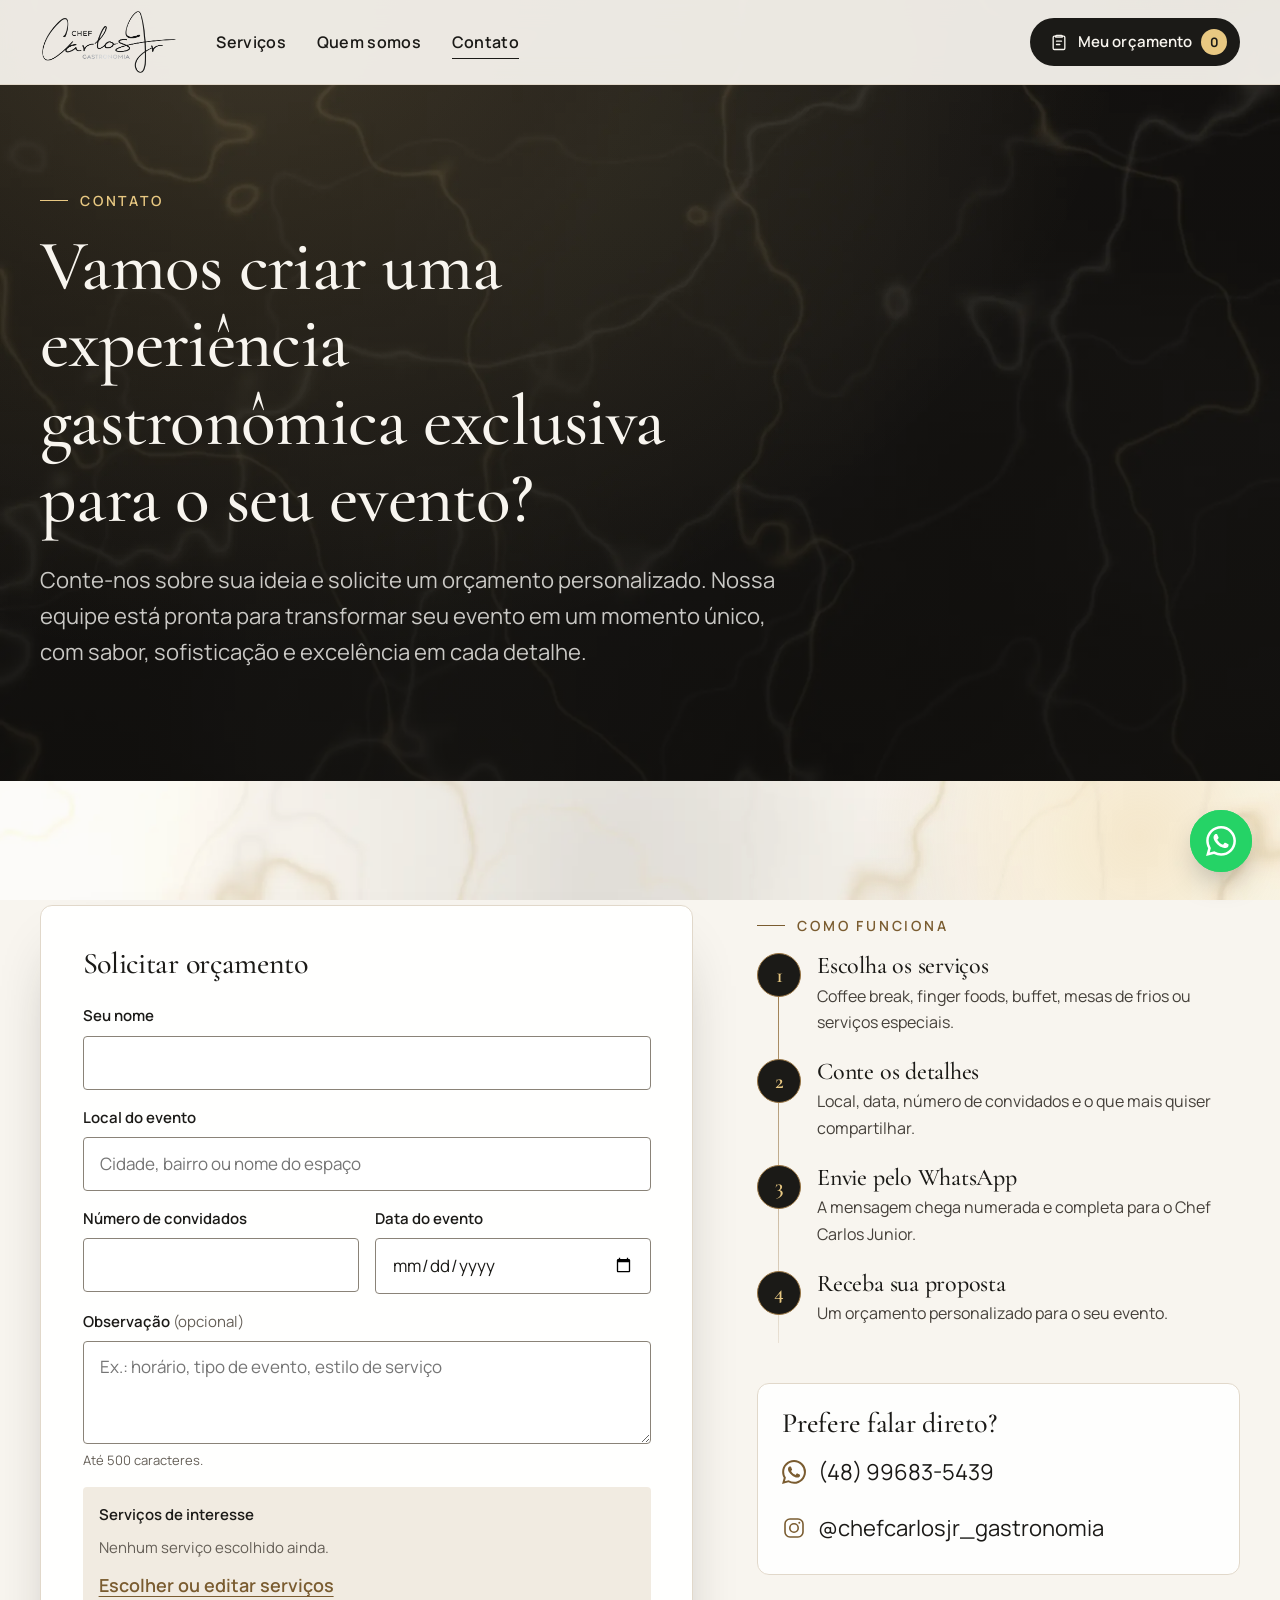
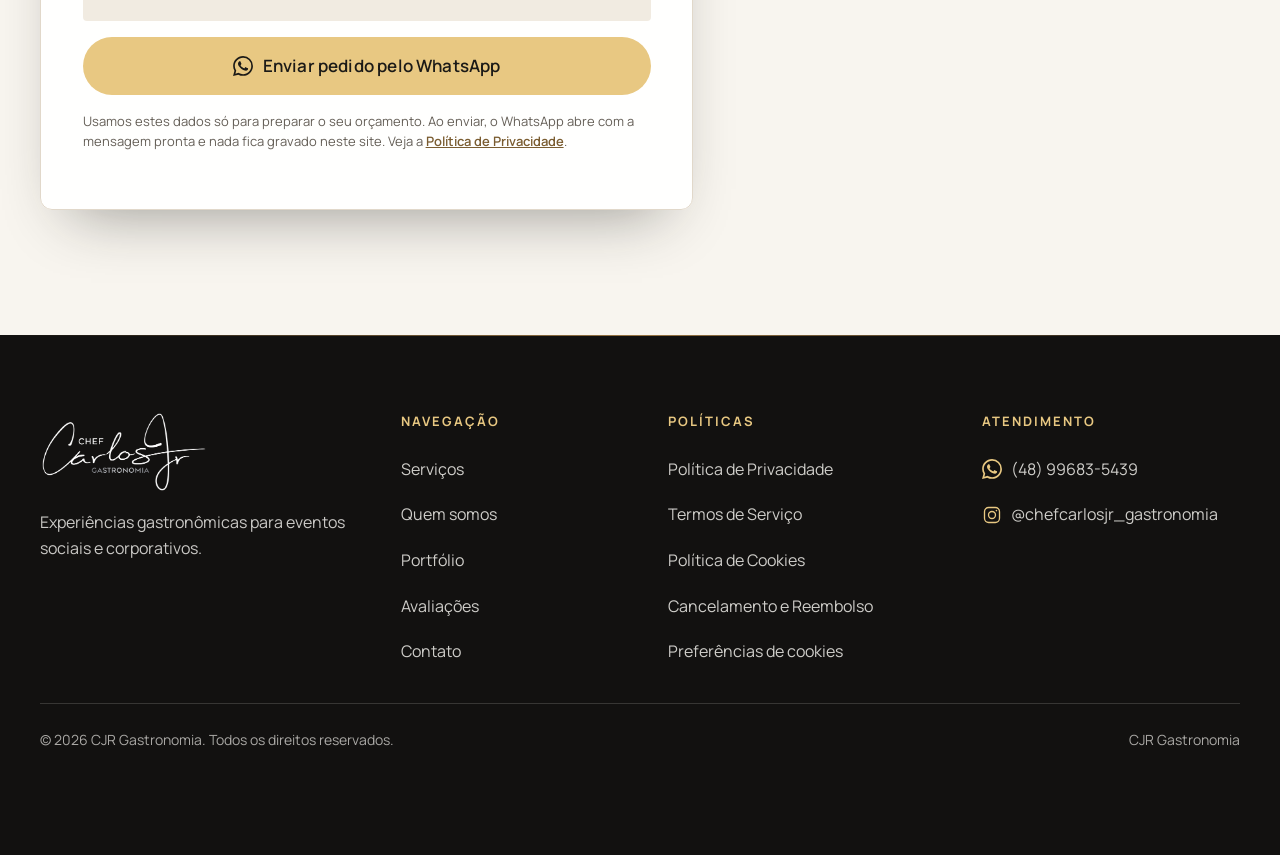
==== commit 0cbe2c6f: "feat: serviços com as fotos do Drive, menu começando por Serviços e ajustes do Chef - Menu do topo e" ====
--- a/contato.html
+++ b/contato.html
@@ -66,8 +66,8 @@
         </a>
         <nav class="main-nav" id="main-nav" aria-label="Menu principal">
           <ul class="main-nav__list" role="list">
+            <li><a href="index.html#servicos">Serviços</a></li>
             <li><a href="index.html#quem-somos">Quem somos</a></li>
-            <li><a href="index.html#servicos">Serviços</a></li>
             <li><a href="contato.html" aria-current="page">Contato</a></li>
           </ul>
         </nav>
@@ -133,8 +133,8 @@
       <nav aria-labelledby="footer-nav-title">
         <p class="footer__title" id="footer-nav-title">Navegação</p>
         <ul class="footer__list" role="list">
+          <li><a href="index.html#servicos">Serviços</a></li>
           <li><a href="index.html#quem-somos">Quem somos</a></li>
-          <li><a href="index.html#servicos">Serviços</a></li>
           <li><a href="index.html#portfolio">Portfólio</a></li>
           <li><a href="index.html#avaliacoes">Avaliações</a></li>
           <li><a href="contato.html">Contato</a></li>
--- a/assets/css/home.css
+++ b/assets/css/home.css
@@ -78,9 +78,7 @@
 .about__portrait img { width: 100%; height: 100%; object-fit: cover; transition: transform 1.6s var(--ease-out); }
 .about__portrait:hover img { transform: scale(1.04); }
 .about__team { position: absolute; right: 0; bottom: 0; width: 54%; margin: 0; padding: 0.5rem; border-radius: var(--radius); background: var(--c-paper); box-shadow: var(--shadow); }
-.about__team img { aspect-ratio: 3 / 2; object-fit: cover; border-radius: 8px; }
-.about__team figcaption { display: flex; align-items: center; gap: 0.5rem; padding: 0.6rem 0.4rem 0.2rem; font-size: var(--fs-xs); color: var(--c-muted); }
-.about__team figcaption::before { content: ""; width: 6px; height: 6px; border-radius: 50%; background: var(--c-gold); }
+.about__team img { aspect-ratio: 5 / 4; object-fit: cover; border-radius: 8px; }
 .about__badge {
   position: absolute; top: 6%; right: 2%; display: grid; place-items: center; width: clamp(104px, 12vw, 132px); aspect-ratio: 1;
   border: 1px solid rgba(232, 200, 130, 0.5); border-radius: 50%; background: var(--c-ink); color: var(--c-paper);
@@ -89,13 +87,12 @@
 .about__badge strong { display: block; font-family: var(--f-display); font-size: clamp(2.1rem, 1.6rem + 1.4vw, 2.75rem); line-height: 1; color: var(--c-gold-soft); }
 .about__badge span { display: block; max-width: 9ch; margin-top: 0.2rem; font-size: 0.72rem; font-weight: 600; letter-spacing: 0.06em; line-height: 1.3; }
 .about__lead { font-family: var(--f-display); font-size: clamp(1.4rem, 1.2rem + 0.7vw, 1.75rem); line-height: 1.4; color: var(--c-ink); }
-.about__text > p:not(.about__lead):not(.eyebrow):not(.signature) { color: var(--c-text); }
+.about__text > p:not(.about__lead):not(.eyebrow) { color: var(--c-text); }
 .stats { display: grid; gap: var(--space-2); grid-template-columns: repeat(auto-fit, minmax(150px, 1fr)); margin: var(--space-5) 0; padding: 0; list-style: none; }
 .stats li { padding: 1rem 1.15rem; border: 1px solid var(--c-line); border-radius: var(--radius); background: rgba(255, 255, 255, 0.82); transition: transform 0.4s var(--ease-out), box-shadow 0.4s; }
 .stats li:hover { transform: translateY(-4px); box-shadow: var(--shadow-soft); }
 .stats strong { display: block; font-family: var(--f-display); font-size: 2.4rem; font-weight: 600; line-height: 1; color: var(--c-gold-deep); }
 .stats span { display: block; margin-top: 0.35rem; font-size: 0.875rem; line-height: 1.4; color: var(--c-text); }
-.signature { margin: 0; font-family: var(--f-script); font-size: clamp(2.75rem, 2rem + 2.4vw, 4rem); line-height: 1; color: var(--c-gold-deep); }
 
 .company {
   position: relative; display: grid; gap: var(--space-5); margin-top: clamp(4rem, 8vw, 7rem); padding: clamp(2rem, 4vw, 3.5rem);
@@ -195,10 +192,10 @@
 
 /* ---------- Contato (início) ---------- */
 .contact { background: #161513 url("../img/marmore-escuro.webp") center / cover; }
-.contact__grid { display: grid; gap: var(--space-6); align-items: start; }
+.contact__grid { display: grid; grid-template-columns: minmax(0, 1fr); gap: var(--space-6); align-items: start; }
 .contact__intro .lead { max-width: 46ch; }
-.contact-list { display: grid; gap: var(--space-2); margin: var(--space-5) 0 0; padding: 0; list-style: none; }
-.contact-list a { display: inline-flex; align-items: center; gap: 0.75rem; min-height: 44px; font-size: var(--fs-lg); text-decoration: none; }
+.contact-list { display: grid; grid-template-columns: minmax(0, 1fr); gap: var(--space-2); margin: var(--space-5) 0 0; padding: 0; list-style: none; }
+.contact-list a { display: inline-flex; align-items: center; gap: 0.75rem; min-height: 44px; font-size: var(--fs-lg); text-decoration: none; overflow-wrap: anywhere; }
 .contact-list a:hover { text-decoration: underline; text-underline-offset: 5px; }
 .contact-list svg { width: 24px; height: 24px; color: var(--c-gold-soft); }
 .form-card { padding: clamp(1.5rem, 1rem + 2vw, 2.75rem); border-radius: var(--radius); background: var(--c-paper); color: var(--c-ink); box-shadow: 0 40px 80px -40px rgba(0, 0, 0, 0.6); --focus: var(--c-gold-deep); }
@@ -240,35 +237,6 @@
 /* Os veios decorativos ultrapassam a borda de propósito: corta sem gerar rolagem lateral */
 .about, .portfolio, .reviews { overflow: hidden; }
 
-/* ---------- Portfólio · "Os favoritos do Chef" (carrossel de destaques) ---------- */
-.spotlight {
-  display: grid; gap: var(--space-4); align-items: center; margin-bottom: var(--space-6); padding: clamp(0.75rem, 2vw, 1.5rem);
-  border-radius: calc(var(--radius) + 8px); background: var(--c-ink) url("../img/marmore-escuro.webp") center / cover;
-  color: var(--c-paper); box-shadow: var(--shadow); --focus: var(--c-gold-soft);
-}
-.spotlight .eyebrow { color: var(--c-gold-soft); }
-.spotlight__stage { position: relative; overflow: hidden; border-radius: var(--radius); aspect-ratio: 4 / 4.4; background: #111; }
-.spotlight__slides { margin: 0; padding: 0; list-style: none; }
-.spotlight__slide { position: absolute; inset: 0; opacity: 0; transition: opacity 1.1s var(--ease-out); }
-.spotlight__slide.is-active { opacity: 1; }
-.spotlight__slide button { display: block; width: 100%; height: 100%; padding: 0; border: 0; background: none; cursor: zoom-in; }
-.spotlight__slide img { width: 100%; height: 100%; object-fit: cover; transform: scale(1.1); transition: transform 7s ease-out; }
-.spotlight__slide.is-active img { transform: scale(1); }
-.spotlight__info { padding: clamp(0.5rem, 2vw, 2rem); }
-.spotlight__count { margin: 0 0 var(--space-3); font-family: var(--f-display); font-size: clamp(3rem, 2rem + 4vw, 5.5rem); line-height: 1; color: var(--c-gold-soft); font-variant-numeric: tabular-nums; }
-.spotlight__sep { margin: 0 0.35rem; font-size: 0.5em; vertical-align: middle; color: rgba(248, 246, 242, 0.35); }
-.spotlight__title { min-height: 2.2em; margin-bottom: 0.4rem; font-size: clamp(1.9rem, 1.5rem + 1.6vw, 2.75rem); }
-.spotlight__cat { font-size: 0.875rem; font-weight: 600; letter-spacing: 0.16em; text-transform: uppercase; color: var(--c-on-dark); }
-.spotlight__progress { height: 2px; margin: var(--space-4) 0; overflow: hidden; background: rgba(248, 246, 242, 0.18); }
-.spotlight__progress span { display: block; height: 100%; background: var(--c-gold-soft); transform: scaleX(0); transform-origin: left; }
-.spotlight.is-running .spotlight__progress span { animation: spot-progress var(--spot-ms, 5200ms) linear forwards; }
-.spotlight__controls { display: flex; gap: 0.5rem; margin-bottom: var(--space-4); }
-.spotlight__controls .icon-btn { border-color: rgba(248, 246, 242, 0.35); background: transparent; color: var(--c-paper); }
-.spotlight__controls .icon-btn:hover { background: var(--c-paper); color: var(--c-ink); }
-.spotlight__controls [aria-pressed="true"] { background: var(--c-gold-soft); border-color: var(--c-gold-soft); color: var(--c-ink); }
-@keyframes spot-progress { to { transform: scaleX(1); } }
-@media (min-width: 900px) { .spotlight { grid-template-columns: minmax(0, 1.1fr) minmax(0, 1fr); } }
-
 /* ---------- Avaliações · resumo do Google ---------- */
 .reviews__summary { display: grid; gap: 0.15rem; justify-items: end; text-align: right; }
 .reviews__score { display: flex; align-items: center; gap: 0.6rem; margin: 0; }
@@ -276,3 +244,110 @@
 .reviews__stars { font-size: 1.25rem; letter-spacing: 0.12em; color: var(--c-gold); }
 .reviews__total { margin: 0 0 0.25rem; font-weight: 600; color: var(--c-text); }
 @media (max-width: 700px) { .reviews__summary { justify-items: start; text-align: left; } }
+
+/* ---------- Hero: foto inteira (todos os ingredientes), centralizada, com laterais desfocadas ---------- */
+.hero__media { inset: 0; }
+.hero__fundo { position: absolute; inset: -6%; width: 112%; height: 112%; object-fit: cover; }
+.hero .hero__bg {
+  inset: auto auto 0 50%; width: min(100vw, 100svh); height: auto; aspect-ratio: 1; object-fit: contain;
+  transform: translateX(-50%); animation: none;
+  -webkit-mask-image: linear-gradient(90deg, transparent 0, #000 10%, #000 90%, transparent 100%);
+  mask-image: linear-gradient(90deg, transparent 0, #000 10%, #000 90%, transparent 100%);
+}
+@media (max-aspect-ratio: 1/1) { .hero .hero__bg { -webkit-mask-image: none; mask-image: none; } }
+
+/* ---------- Hero ampliado: foto completa + mármore nítido nas laterais (sem desfoque) ---------- */
+.hero__fundo { inset: 0; width: 100%; height: 100%; object-fit: cover; object-position: 50% 100%; }
+.hero .hero__bg { display: none; }
+@media (max-aspect-ratio: 1/1) {
+  /* Celular/retrato: a foto quadrada inteira embaixo, com o mármore ampliado por trás */
+  .hero__fundo { object-position: 50% 0; }
+  .hero .hero__bg { display: block; -webkit-mask-image: linear-gradient(transparent, #000 14%); mask-image: linear-gradient(transparent, #000 14%); }
+}
+
+/* ---------- Mármore do hero continuado: Serviços e vídeo dos bastidores ----------
+   marmore-hero.webp é um bloco sem emendas feito só com pedaços do mármore do hero (.tools/marble_tile.py),
+   repetido na mesma escala em que o hero mostra a pedra: mesma cor, mesmo veio, sem troca de fundo. */
+.services, .reel { background: #26292e url("../img/marmore-hero.webp") center top / max(460px, 67.6vw) repeat; }
+/* A base do hero se dissolve nesse mesmo mármore, e Serviços começa exatamente onde o padrão parou (--hero-h). */
+.hero::before {
+  content: ""; position: absolute; inset: 0; z-index: -3; pointer-events: none;
+  background: url("../img/marmore-hero.webp") center top / max(460px, 67.6vw) repeat;
+  -webkit-mask-image: linear-gradient(transparent 90%, #000 100%); mask-image: linear-gradient(transparent 90%, #000 100%);
+}
+.services { position: relative; isolation: isolate; background-position: center calc(-1 * var(--hero-h, 100vh)); }
+.services::before {
+  content: ""; position: absolute; inset: 0; z-index: -1; pointer-events: none;
+  /* o mesmo escurecimento da base do hero, para a pedra continuar sem emenda */
+  background: linear-gradient(180deg, rgba(8, 8, 7, 0.8) 0, rgba(8, 8, 7, 0.4) min(36vh, 300px), rgba(8, 8, 7, 0.4) calc(100% - 240px), rgba(8, 8, 7, 0.62) 100%);
+}
+
+/* ---------- Portfólio · vídeo dos bastidores ---------- */
+.reel {
+  position: relative; isolation: isolate; display: grid; gap: clamp(2.5rem, 5vw, 5rem); align-items: center;
+  margin-bottom: var(--space-6); padding: clamp(2.25rem, 5vw, 5rem) clamp(1.25rem, 5vw, 5rem);
+  overflow: hidden; border-radius: calc(var(--radius) + 10px); color: var(--c-paper);
+  box-shadow: 0 60px 120px -60px rgba(14, 12, 10, 0.75); --focus: var(--c-gold-soft);
+}
+.reel::before {
+  content: ""; position: absolute; inset: 0; z-index: -1; pointer-events: none;
+  background:
+    radial-gradient(40% 60% at 26% 52%, rgba(232, 200, 130, 0.16), transparent 70%),
+    linear-gradient(115deg, rgba(8, 8, 7, 0.38), rgba(8, 8, 7, 0.64));
+}
+.reel::after { content: ""; position: absolute; inset: 12px; border: 1px solid rgba(232, 200, 130, 0.22); border-radius: calc(var(--radius) + 2px); pointer-events: none; }
+
+/* largura limitada também pela altura da tela, para o vídeo em pé caber inteiro abaixo do menu */
+.reel__media { position: relative; justify-self: center; width: min(100%, clamp(260px, (100vh - 250px) * 9 / 16, 380px)); }
+.reel__media::before {
+  /* moldura dourada deslocada atrás do vídeo: dá profundidade sem poluir */
+  content: ""; position: absolute; inset: 0; border: 1px solid rgba(232, 200, 130, 0.5); border-radius: 26px;
+  transform: translate(18px, 18px) rotate(3deg); transition: transform 1.2s var(--ease-out);
+}
+.reel__frame {
+  position: relative; overflow: hidden; aspect-ratio: 9 / 16; border-radius: 24px; background: #0d0c0b;
+  box-shadow: 0 50px 90px -35px rgba(0, 0, 0, 0.9), 0 0 0 1px rgba(232, 200, 130, 0.3);
+  transform: rotate(-1.5deg); transition: transform 1.2s var(--ease-out);
+}
+.reel__frame::after { content: ""; position: absolute; inset: 0; pointer-events: none; background: linear-gradient(rgba(0, 0, 0, 0.42), transparent 20%, transparent 80%, rgba(0, 0, 0, 0.5)); }
+.reel__video { width: 100%; height: 100%; object-fit: cover; }
+.reel:hover .reel__frame { transform: rotate(0deg) scale(1.01); }
+.reel:hover .reel__media::before { transform: translate(22px, 22px) rotate(5deg); }
+.js:not(.reveal-off) .reel.reveal:not(.is-visible) .reel__frame { transform: rotate(-6deg) translateY(40px); }
+
+.reel__badge {
+  position: absolute; top: 1rem; left: 1rem; z-index: 1; display: inline-flex; align-items: center; gap: 0.5rem;
+  padding: 0.4rem 0.85rem; border: 1px solid rgba(248, 246, 242, 0.25); border-radius: var(--radius-pill);
+  background: rgba(14, 12, 10, 0.6); font-size: 0.75rem; font-weight: 700; letter-spacing: 0.14em; text-transform: uppercase;
+}
+.reel__dot { width: 7px; height: 7px; border-radius: 50%; background: var(--c-gold-soft); animation: reel-pulse 2s ease-out infinite; }
+.reel__bar { position: absolute; left: 1rem; right: 1rem; bottom: 1rem; z-index: 1; height: 3px; overflow: hidden; border-radius: 3px; background: rgba(248, 246, 242, 0.25); }
+.reel__bar span { display: block; height: 100%; background: var(--c-gold-soft); transform: scaleX(var(--progress, 0)); transform-origin: left; }
+
+.reel__toggle {
+  position: absolute; right: -24px; bottom: 48px; z-index: 2; display: grid; place-items: center; width: 64px; height: 64px;
+  padding: 0; border: 0; border-radius: 50%; background: rgba(14, 12, 10, 0.86); color: var(--c-paper);
+  box-shadow: inset 0 0 0 2px rgba(248, 246, 242, 0.18), 0 16px 30px -12px rgba(0, 0, 0, 0.7);
+  cursor: pointer; transition: transform 0.4s var(--ease-out), background-color 0.3s;
+}
+.reel__toggle:hover { transform: scale(1.08); background: var(--c-ink); }
+.reel__icon { width: 22px; height: 22px; }
+.reel__ring { position: absolute; inset: 0; width: 100%; height: 100%; transform: rotate(-90deg); }
+.reel__ring circle { fill: none; stroke: var(--c-gold-soft); stroke-width: 2; stroke-dasharray: 1; stroke-dashoffset: calc(1 - var(--progress, 0)); }
+
+.reel__info { position: relative; max-width: 34rem; }
+.reel__title { margin-bottom: var(--space-3); font-size: clamp(2.1rem, 1.6rem + 2vw, 3.4rem); line-height: 1.08; color: var(--c-paper); }
+.reel__title em { font-style: italic; color: var(--c-gold-pale); }
+.reel__text { margin-bottom: var(--space-3); font-size: var(--fs-lg); line-height: 1.6; color: var(--c-on-dark); }
+.reel__info .btn { margin-top: var(--space-3); }
+
+@keyframes reel-pulse { 0% { box-shadow: 0 0 0 0 rgba(232, 200, 130, 0.7); } 70%, 100% { box-shadow: 0 0 0 9px rgba(232, 200, 130, 0); } }
+@media (min-width: 900px) { .reel { grid-template-columns: minmax(0, 0.85fr) minmax(0, 1.15fr); } }
+@media (max-width: 899px) {
+  .reel__media { width: min(100%, clamp(240px, (100vh - 200px) * 9 / 16, 340px)); }
+  .reel__toggle { right: 12px; bottom: 36px; width: 56px; height: 56px; }
+}
+@media (prefers-reduced-motion: reduce) {
+  .reel__frame, .reel__media::before, .js:not(.reveal-off) .reel.reveal:not(.is-visible) .reel__frame { transform: none; }
+  .reel__dot { animation: none; }
+}
--- a/assets/css/pages.css
+++ b/assets/css/pages.css
@@ -3,9 +3,9 @@
    ========================================================= */
 
 /* ---------- Contato ---------- */
-.contact-page__grid { display: grid; gap: var(--space-6); align-items: start; }
+.contact-page__grid { display: grid; grid-template-columns: minmax(0, 1fr); gap: var(--space-6); align-items: start; }
 .contact-page .form-card { background: rgba(255, 255, 255, 0.92); border: 1px solid var(--c-line); box-shadow: var(--shadow); }
-.contact-aside { display: grid; gap: var(--space-5); }
+.contact-aside { display: grid; grid-template-columns: minmax(0, 1fr); gap: var(--space-5); }
 .steps { position: relative; margin: 0; padding: 0; list-style: none; counter-reset: step; }
 .steps::before { content: ""; position: absolute; top: 8px; bottom: 8px; left: 21px; width: 1px; background: linear-gradient(var(--c-gold), rgba(151, 116, 67, 0.15)); }
 .steps li { position: relative; display: grid; grid-template-columns: 44px 1fr; gap: var(--space-3); padding-bottom: var(--space-4); counter-increment: step; }
